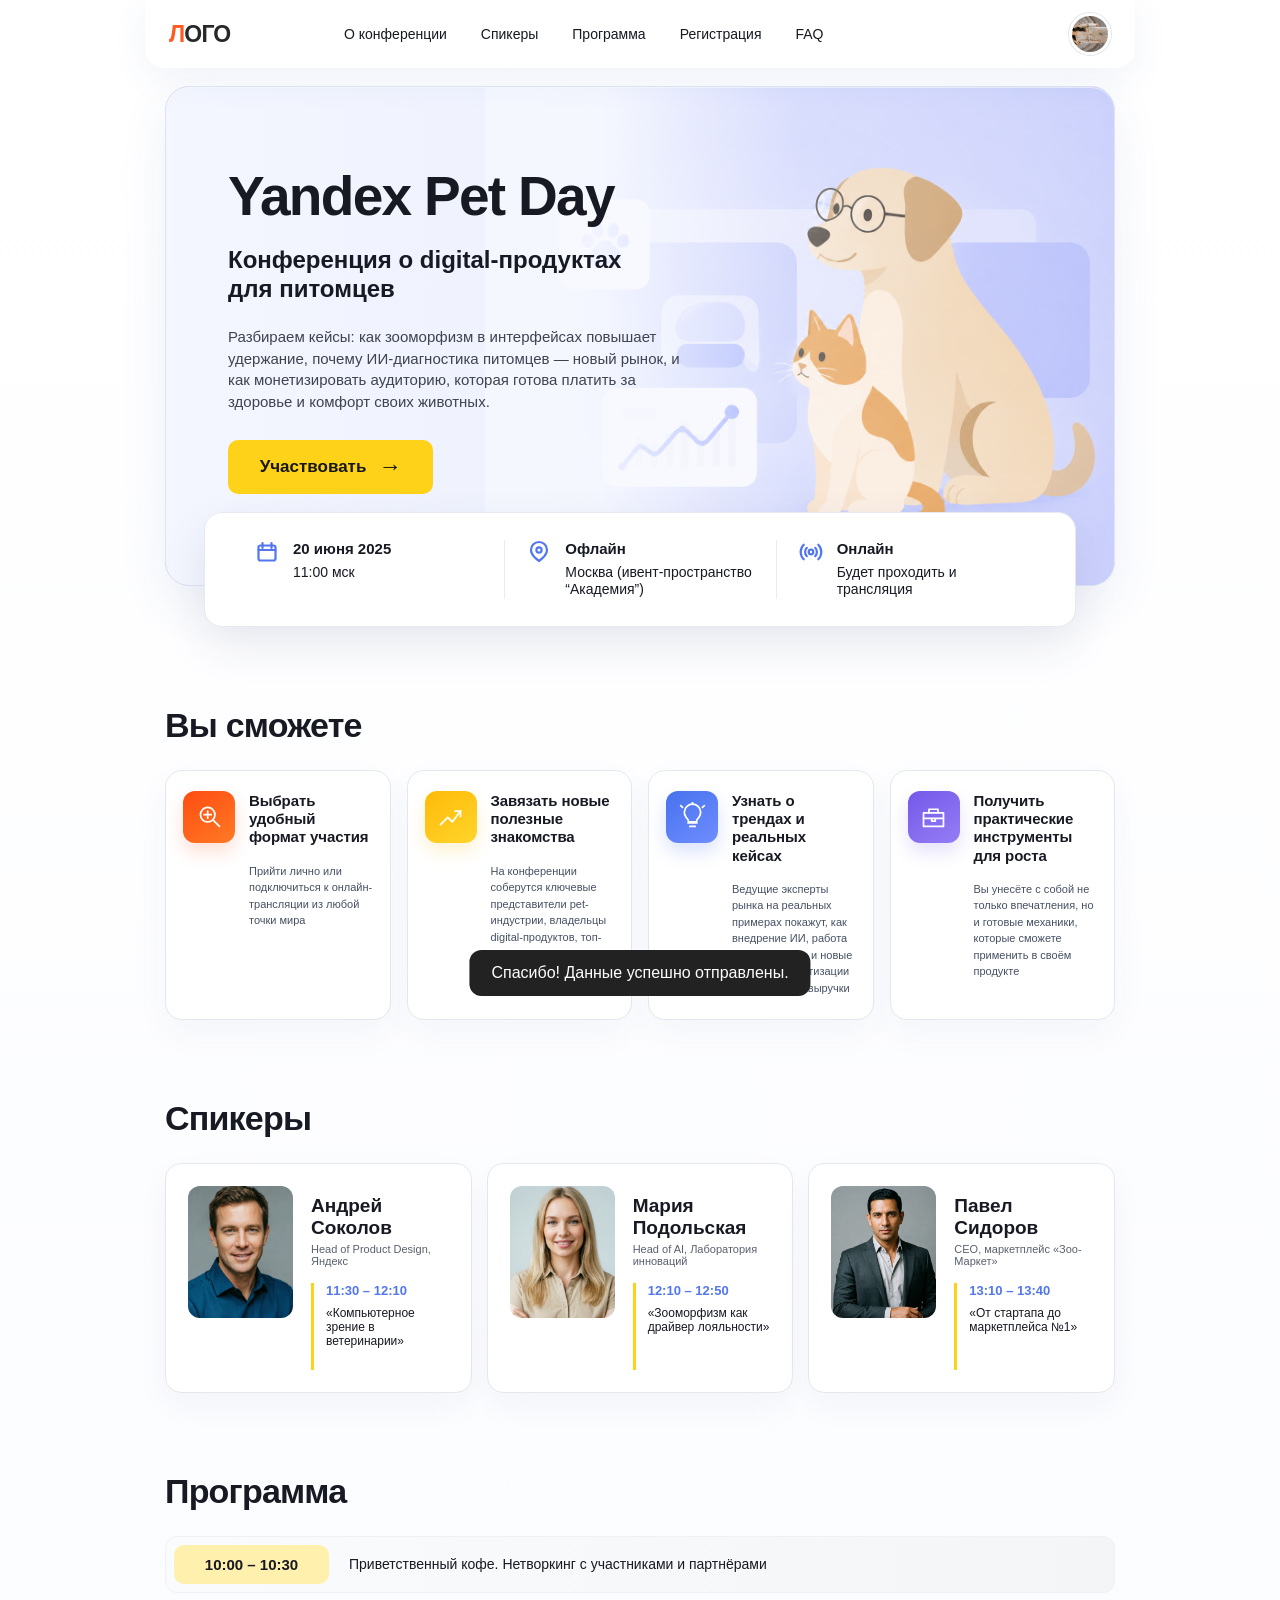
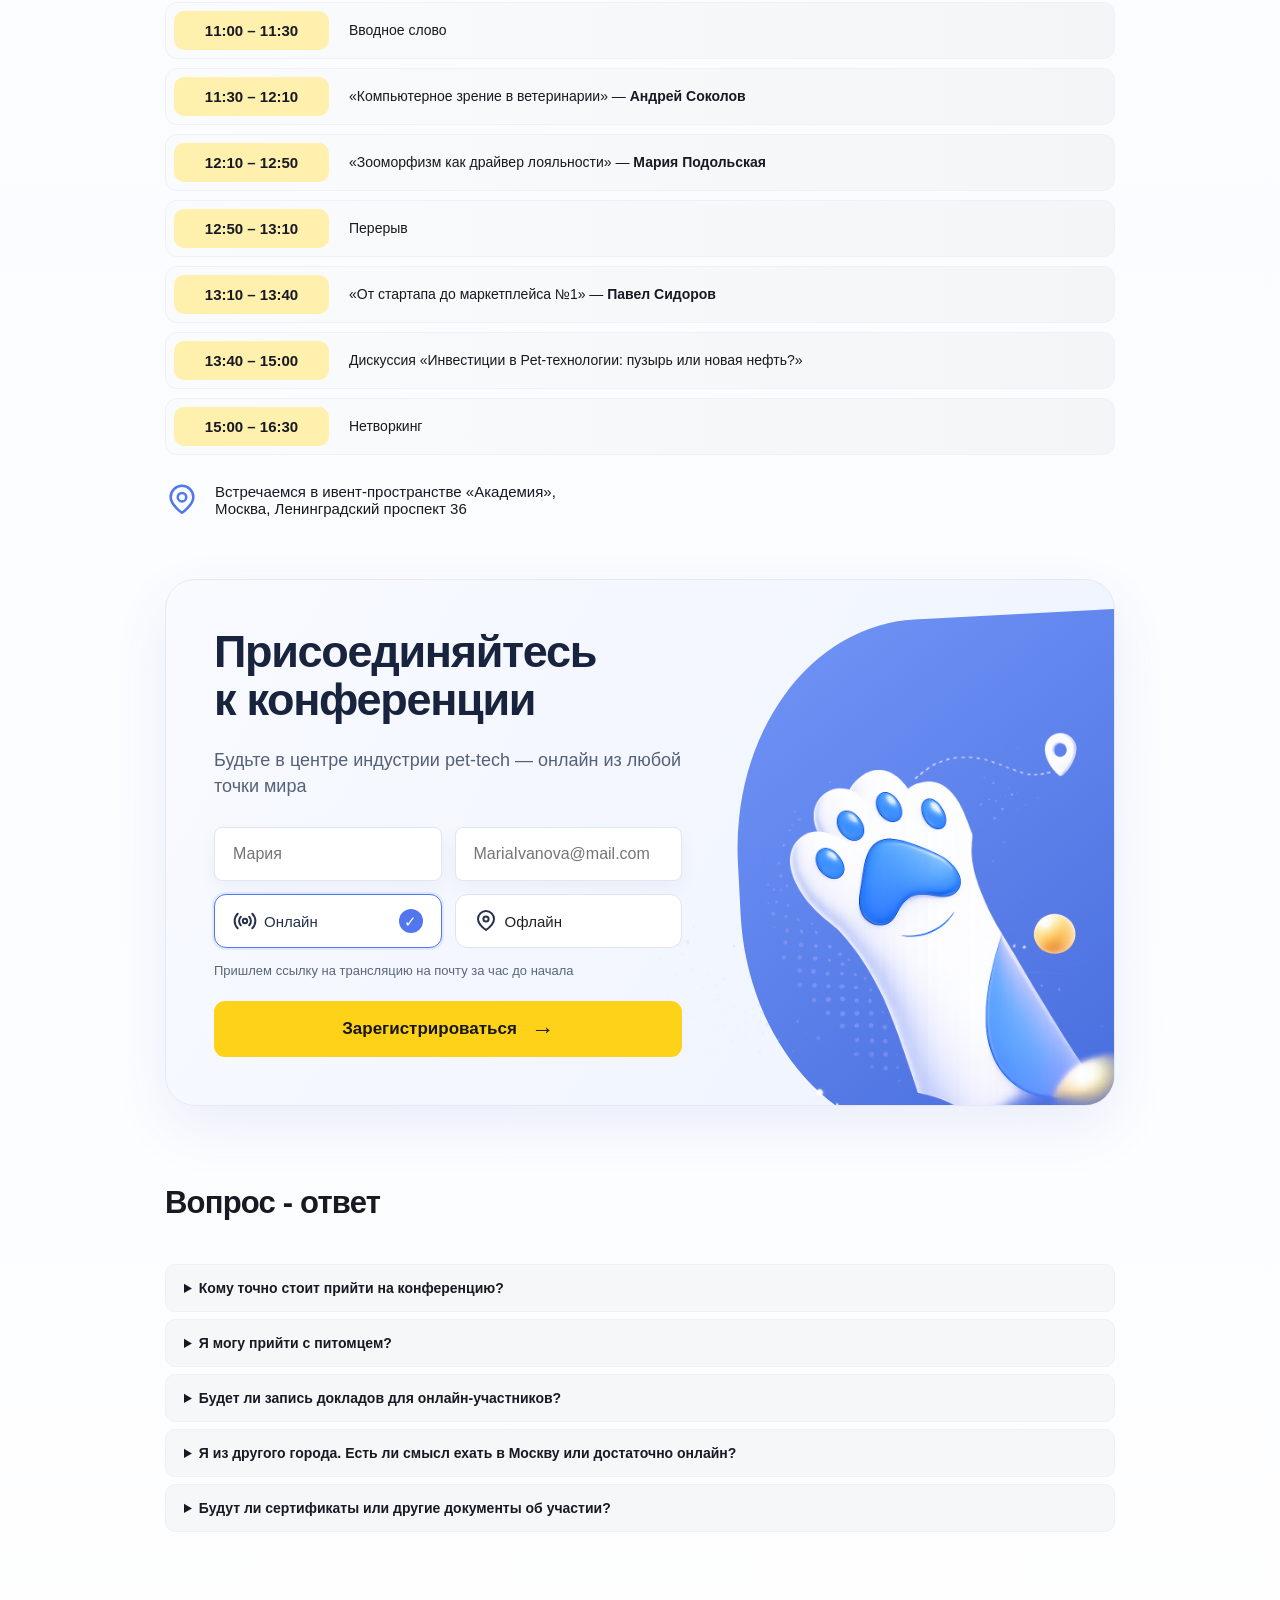
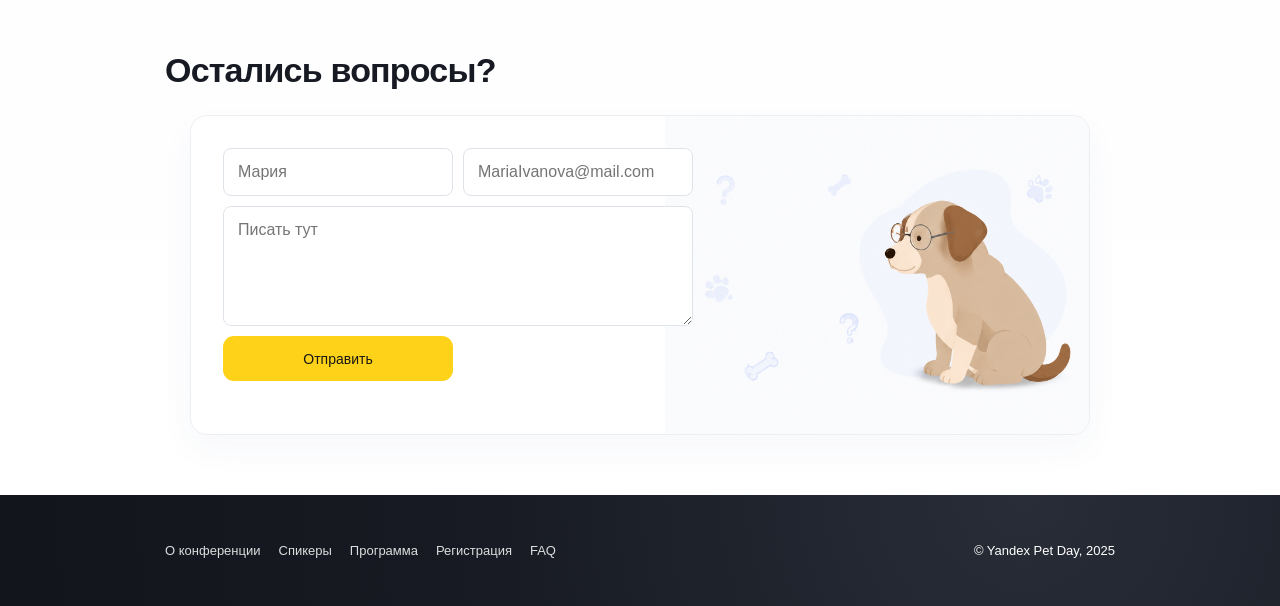
==== index.html @ 164167d5 "Add files via upload" ====
<!doctype html>
<html lang="ru">
<head>
  <meta charset="UTF-8">
  <meta name="viewport" content="width=device-width, initial-scale=1">
  <title>Yandex Pet Day</title>
  <style>
    :root{--blue:#4b96da;--yellow:#ffcf00;--ink:#202020;--grey:#dedede;--orange:#ff6632;--shadow:0 7px 20px #00000017}
    *{box-sizing:border-box}html{scroll-behavior:smooth}body{margin:0;font-family:Arial,sans-serif;color:var(--ink);background:#fff}button,input,textarea{font:inherit}
    .wrap{width:min(868px,calc(100% - 40px));margin:auto}
    .top{position:sticky;top:0;z-index:100;width:min(900px,calc(100% - 46px));height:56px;margin:auto;padding:0 17px;display:flex;align-items:center;background:#fff;border-radius:0 0 18px 18px;box-shadow:0 10px 24px #0000000b}
    .logo{min-width:152px;font-family:Georgia,"Times New Roman",serif;font-size:21px;font-style:italic;font-weight:800;letter-spacing:1.7px;color:#282828;text-decoration:none}.logo:hover{opacity:.68}.nav{display:flex;align-items:center;justify-content:center;gap:28px;font-size:14px;white-space:nowrap}.nav a{color:inherit;text-decoration:none}.nav a:hover{opacity:.65}.avatar{width:38px;height:38px;margin-left:auto;border-radius:50%;object-fit:cover}
    .hero{height:401px;min-height:0;margin-top:7px;border-radius:20px;background:var(--blue);color:white;padding:62px 57px;position:relative;overflow:hidden}.hero h1{font-size:48px;line-height:1.08;margin:0 0 20px;font-weight:700}.hero .lead{font-size:24px;line-height:1.2;margin:0 0 22px}.hero p{max-width:440px;font-size:14px;line-height:1.2;margin:0 0 27px}.btn{display:inline-flex;min-width:221px;min-height:55px;align-items:center;justify-content:center;border:0;border-radius:11px;background:var(--yellow);color:#171717;padding:12px 25px;text-decoration:none;cursor:pointer;font-size:20px;font-weight:400}.dog{position:absolute;right:31px;bottom:34px;width:342px;height:324px;background:url("assets/hero-pet-scene.png") center/contain no-repeat}
    .facts{display:grid;grid-template-columns:150px 1fr 210px;align-items:start;gap:34px;padding:38px 73px 34px}.fact{display:flex;align-items:flex-start;gap:14px;font-size:14px;line-height:1.25;white-space:nowrap}.fact strong{display:block;margin-bottom:5px}.fact-icon{width:22px;height:22px;flex:0 0 22px;fill:none;stroke:#202020;stroke-width:2.2;stroke-linecap:round;stroke-linejoin:round}.icon{font-size:25px}
    section{padding-top:34px}h2{font-size:48px;margin:35px 0 36px}.benefits{width:100%;display:grid;grid-template-columns:repeat(4,minmax(0,1fr));gap:11px}.card{display:flex;flex-direction:column;border-radius:15px;background:#ddd;overflow:hidden;min-height:322px}.art{height:142px;flex:0 0 142px;position:relative;overflow:hidden;display:flex;align-items:flex-end;justify-content:center}.art.a{background:#ff6632}.art.b{background:#ffd000}.art.c{background:#4b96da}.art.d{background:#ffd000}.art img{width:100%;height:100%;display:block;object-fit:contain;object-position:center bottom}.art.a img{width:101%;max-width:none}.art.c img{width:112%;height:112%;max-width:none;object-fit:cover;object-position:45% bottom;transform:translateY(1px)}.art.d img{width:104%;max-width:none}.card .copy{flex:1;padding:17px 13px 16px}.card h3{min-height:48px;font-size:18px;line-height:1.2;font-weight:600;margin:0 0 12px;letter-spacing:-.15px}.card p{font-size:12px;line-height:1.35;color:#333;margin:0}
    .speakers{display:grid;grid-template-columns:repeat(3,1fr);gap:24px}.speaker{scroll-margin-top:80px;background:#ddd;border-radius:22px;box-shadow:var(--shadow);padding:28px;text-align:center;position:relative;min-height:375px;transition:transform .3s,box-shadow .5s}.speaker.is-highlighted{transform:translateY(-4px);box-shadow:0 0 0 4px var(--yellow),0 12px 28px #0002}.speaker img{width:150px;height:150px;object-fit:cover;border-radius:50%;background:#b9d0d0}.speaker h3{font-size:22px;margin-bottom:4px}.speaker small{display:block;min-height:42px}.talk{margin-top:28px;text-align:left;border-left:6px solid var(--yellow);padding-left:18px}.talk time{display:block;color:var(--blue);font-weight:700;margin-bottom:18px}
    .schedule{display:grid;gap:14px}.slot{display:grid;grid-template-columns:220px 1fr;align-items:center;background:#ddd;border-radius:18px;padding:12px}.slot time{background:var(--yellow);border-radius:14px;padding:13px 20px;font-size:24px;text-align:center}.slot span{padding:0 28px}.speaker-link{color:inherit;font-weight:700;text-decoration:none;border-bottom:1px solid transparent;transition:color .2s,border-color .2s}.speaker-link:hover,.speaker-link:focus-visible{color:#257fc8;border-color:currentColor}.place{font-size:23px;margin:48px 0;display:flex;gap:16px;align-items:center}.place-icon{width:34px;height:34px;flex:0 0 34px;fill:none;stroke:#202020;stroke-width:1.8;stroke-linecap:round;stroke-linejoin:round}
    .signup{max-width:1100px;margin:auto;background:var(--blue);border-radius:25px;min-height:420px;padding:40px 80px;position:relative;overflow:hidden}.form{width:510px;display:grid;gap:8px}.form label{color:white}.form input,.form textarea{border:0;border-radius:8px;padding:13px}.format-switch{display:flex;align-items:center;gap:14px;margin-top:8px}.format-option{cursor:pointer}.format-option input{position:absolute;opacity:0;pointer-events:none}.format-pill{display:flex;align-items:center;gap:7px;padding:8px 13px;border-radius:999px;background:#fff;color:#222;font-size:16px;line-height:1;transition:background .2s,transform .2s}.format-option input:checked+.format-pill{background:#ff6632}.format-option:hover .format-pill{transform:translateY(-1px)}.format-icon{width:23px;height:23px;fill:none;stroke:currentColor;stroke-width:2.2;stroke-linecap:round;stroke-linejoin:round}.format-hint{min-height:19px;margin:0 0 14px;color:#17202a;font-size:14px;line-height:1.3}.signup-paw{position:absolute;right:-8px;bottom:-18px;width:278px;height:auto;display:block;pointer-events:none}
    .faq-bg{background:#ddd;padding:30px 0 50px}.faq{display:grid;gap:16px}.faq details{background:#fff;border-radius:14px;padding:23px 25px}.faq summary{cursor:pointer;font-weight:700}.faq p{line-height:1.5}
    .question{max-width:900px;margin:0 auto 70px;background:#ddd;border-radius:25px;padding:34px;position:relative;overflow:hidden}.question .form{width:56%;position:relative;z-index:1}.question .form label{color:#333}.question-dog{position:absolute;right:24px;bottom:0;width:300px;height:300px;object-fit:contain;object-position:center bottom;display:block;pointer-events:none}
    footer{background:var(--blue);color:white;padding:35px 0}.foot{display:flex;justify-content:space-between;gap:25px;flex-wrap:wrap}.foot a{color:white;text-decoration:none;margin-right:18px}
    .notice{position:fixed;left:50%;bottom:24px;transform:translate(-50%,120px);background:#222;color:#fff;padding:14px 22px;border-radius:12px;transition:.3s;z-index:105}.notice.show{transform:translate(-50%,0)}
    /* Крупный масштаб и интерактивность */
    body{overflow-x:hidden;font-size:16px}.wrap{width:min(944px,calc(100% - 40px))}.top{width:min(960px,calc(100% - 28px));height:62px;padding:0 20px}.logo{min-width:168px;font-size:24px}.nav{gap:31px;font-size:15px}.avatar{width:42px;height:42px}
    .hero{height:430px;margin-top:10px;padding:66px 62px;border-radius:24px}.hero h1{font-size:52px}.hero .lead{font-size:26px}.hero p{max-width:485px;font-size:16px;line-height:1.28}.hero .btn{min-width:235px}.dog{right:30px;bottom:27px;width:375px;height:355px}
    .facts{grid-template-columns:175px 1fr 225px;gap:34px;padding:42px 62px 38px}.fact{font-size:15px}.fact-icon{width:24px;height:24px;flex-basis:24px}
    h2{font-size:52px;margin:44px 0 38px}.benefits{gap:14px}.card{min-height:354px;border-radius:18px}.art{height:158px;flex-basis:158px}.card .copy{padding:19px 15px 18px}.card h3{min-height:52px;font-size:19px}.card p{font-size:13px;line-height:1.4}
    .speakers{gap:26px}.speaker{min-height:420px;padding:30px}.speaker img{width:165px;height:165px}.speaker h3{font-size:24px}.speaker small{font-size:13px}.talk{font-size:15px}.talk time{font-size:16px}
    .schedule{gap:15px}.slot{grid-template-columns:235px 1fr;min-height:76px}.slot time{font-size:25px}.slot span{font-size:15px}.place{font-size:24px}
    .signup{min-height:440px;padding:46px 72px}.form{width:540px;font-size:16px}.form input,.form textarea{padding:14px;font-size:16px}.signup-paw{width:300px}.question{padding:40px}.question-dog{width:325px;height:325px}
    .btn{transition:transform .22s,box-shadow .22s,filter .22s}.btn:hover{transform:translateY(-3px);box-shadow:0 9px 20px #0002;filter:saturate(1.08)}.btn:active{transform:translateY(0) scale(.98)}
    .card,.speaker,.slot,.faq details{transition:transform .28s ease,box-shadow .28s ease}.card:hover{transform:translateY(-8px);box-shadow:0 16px 30px #0002}.speaker:hover{transform:translateY(-7px);box-shadow:0 15px 30px #0002}.slot:hover{transform:translateX(7px);box-shadow:0 8px 18px #0001}.faq details:hover{transform:translateX(5px)}
    .reveal{opacity:0;transform:translateY(34px);transition:opacity .7s ease,transform .7s cubic-bezier(.2,.7,.2,1)}.reveal.is-visible{opacity:1;transform:none}
    @keyframes hero-in{from{opacity:0;transform:translateY(20px) scale(.985)}to{opacity:1;transform:none}}@keyframes pet-in{from{opacity:0;transform:translateX(45px) scale(.92)}to{opacity:1;transform:none}}@keyframes pet-float{0%,100%{transform:translateY(0)}50%{transform:translateY(-8px)}}@keyframes paw-wave{0%,100%{transform:rotate(0)}50%{transform:rotate(2.5deg)}}
    .hero{animation:hero-in .65s ease both}.dog{animation:none}.signup-paw{transform-origin:80% 100%;animation:paw-wave 4.5s ease-in-out infinite}
    @media(prefers-reduced-motion:reduce){html{scroll-behavior:auto}.hero,.dog,.signup-paw{animation:none}.reveal{opacity:1;transform:none}.btn,.card,.speaker,.slot,.faq details{transition:none}}
    @media(max-width:800px){.top{width:100%;border-radius:0}.nav{display:none}.hero{height:610px;padding:45px 28px}.hero h1{font-size:43px}.hero p{max-width:100%}.dog{width:330px;height:315px;right:-35px;bottom:0;opacity:.62}.facts,.benefits,.speakers{grid-template-columns:1fr}.facts{padding:30px 5px}.fact{white-space:normal}.card{min-height:auto}.slot{grid-template-columns:1fr;gap:10px}.slot span{padding:8px}.signup{padding:32px 25px}.form{width:100%}.signup-paw{right:-40px;opacity:.16}.question .form{width:100%}.question-dog{right:-48px;opacity:.14}h2{font-size:36px}}
    /* Светлая технологичная версия */
    :root{--blue:#5276ee;--blue-soft:#eef2ff;--yellow:#ffd21a;--ink:#171923;--grey:#f5f6f8}
    body{color:var(--ink);background:linear-gradient(180deg,#fff 0,#fbfcff 48%,#fff 100%);font-family:Arial,sans-serif}
    .wrap{width:min(950px,calc(100% - 44px))}
    .top{top:0;width:min(990px,calc(100% - 24px));height:68px;padding:0 24px;border-radius:0 0 20px 20px;background:#ffffffed;backdrop-filter:blur(16px);box-shadow:0 10px 36px #3453a312;animation:header-drop .65s cubic-bezier(.2,.8,.2,1) both}
    .logo{min-width:175px;font-family:Arial,sans-serif;font-style:normal;font-size:23px;font-weight:800;letter-spacing:-.8px}.logo::first-letter{color:#ff5a20}.logo:hover{opacity:1;transform:scale(1.05)}.nav{gap:34px;font-size:14px}.nav a{position:relative;padding:24px 0}.nav a::after{content:"";position:absolute;left:50%;right:50%;bottom:16px;height:2px;border-radius:2px;background:var(--blue);transition:left .25s,right .25s}.nav a:hover{opacity:1;color:var(--blue)}.nav a:hover::after{left:0;right:0}.avatar{border:3px solid #fff;box-shadow:0 0 0 1px #dfe3ec}
    .hero{height:500px;margin-top:18px;padding:80px 62px;color:var(--ink);background-image:linear-gradient(90deg,rgba(247,249,255,.98) 0%,rgba(247,249,255,.94) 46%,rgba(247,249,255,.3) 67%,rgba(247,249,255,0) 100%),url("assets/hero-pet-scene.png");background-position:center,calc(100% + 35px) center;background-size:100% 100%,auto 100%;background-repeat:no-repeat;border:1px solid #dfe4f5;border-radius:24px;box-shadow:inset 0 1px #fff8,0 18px 50px #3151a714}.hero h1{font-size:55px;letter-spacing:-1.7px}.hero .lead{font-size:24px;font-weight:600}.hero p{max-width:470px;color:#3e4350;font-size:15px;line-height:1.45}.hero .btn{min-width:205px;min-height:54px;font-size:17px;font-weight:700;border-radius:10px}.hero .btn::after{content:"→";font-size:23px;margin-left:12px}.dog{display:none}
    .facts{position:relative;z-index:3;margin-top:-74px;width:calc(100% - 78px);margin-left:auto;margin-right:auto;grid-template-columns:repeat(3,1fr);gap:0;padding:27px 28px;background:#fff;border:1px solid #e7e9ef;border-radius:18px;box-shadow:0 18px 45px #24355f19}.fact{padding:0 22px;font-size:14px;white-space:normal}.fact+.fact{border-left:1px solid #e9ebf1}.fact-icon{stroke:var(--blue)}.fact strong{font-size:15px}
    section{padding-top:54px}h2{font-size:34px;letter-spacing:-.8px;margin:25px 0 25px}
    .benefits{grid-template-columns:repeat(4,minmax(0,1fr));gap:16px}.card{min-width:0;min-height:250px;padding:20px 17px;display:grid;grid-template-columns:52px minmax(0,1fr);grid-template-rows:auto 1fr;align-items:start;column-gap:14px;border:1px solid #e3e7ef;border-radius:17px;background:#fff;box-shadow:0 14px 34px #2f41790b}.art{grid-row:1/3;position:relative;width:52px;height:52px;min-height:52px;flex-basis:auto;margin:0;display:grid;place-items:center;overflow:hidden;border-radius:12px;background:linear-gradient(145deg,#ff4c12,#ff7a24)!important;box-shadow:0 9px 18px #ff5a2730}.art.b{background:linear-gradient(145deg,#ffba09,#ffd52b)!important;box-shadow:0 9px 18px #f4bc2233}.art.c{background:linear-gradient(145deg,#4772ee,#6f8dff)!important;box-shadow:0 9px 18px #5276ee35}.art.d{background:linear-gradient(145deg,#7458ea,#957df4)!important;box-shadow:0 9px 18px #755de72e}.art::before{display:none}.benefit-icon{width:29px;height:29px;fill:none;stroke:#fff;stroke-width:1.9;stroke-linecap:round;stroke-linejoin:round}.card .copy{min-width:0;padding:1px 0 0}.card h3{min-height:0;font-size:15px;line-height:1.22;font-weight:750;letter-spacing:-.1px;margin:0 0 16px;overflow-wrap:break-word}.card h3 br{display:block}.card p{font-size:11px;line-height:1.5;color:#465064;overflow-wrap:break-word}
    .speakers{gap:15px}.speaker{min-height:230px;padding:22px;display:grid;grid-template-columns:105px 1fr;grid-template-rows:auto auto 1fr;text-align:left;column-gap:18px;background:#fff;border:1px solid #e5e7ed;border-radius:16px;box-shadow:0 12px 32px #26375e0b}.speaker img{grid-row:1/4;width:105px;height:132px;border-radius:12px}.speaker h3{font-size:19px;margin:9px 0 4px}.speaker small{min-height:0;font-size:11px;color:#59606e}.talk{margin-top:16px;padding-left:12px;border-left:3px solid var(--yellow);font-size:12px}.talk time{font-size:13px;margin-bottom:8px}
    .schedule{gap:9px}.slot{min-height:57px;grid-template-columns:155px 1fr;padding:8px;background:linear-gradient(90deg,#fafbfc,#f4f5f7);border:1px solid #f0f1f4;border-radius:12px}.slot time{padding:11px 12px;background:#fff0ad;border-radius:10px;font-size:15px;font-weight:700}.slot span{padding:0 20px;font-size:14px}.slot:hover{background:#eef2ff}.place{margin:28px 0 4px;font-size:15px}.place-icon{stroke:var(--blue)}
    #register{padding-top:58px}.signup{min-height:520px;padding:48px 48px;display:grid;grid-template-columns:minmax(0,1.15fr) minmax(310px,.85fr);grid-template-rows:auto auto 1fr;align-items:start;column-gap:38px;overflow:hidden;border:1px solid #e4e9f5;border-radius:30px;background:linear-gradient(120deg,#f8faff,#eef3ff);box-shadow:0 22px 55px #304fc917}.signup::after{content:"";position:absolute;z-index:0;right:-45px;top:38px;width:420px;height:520px;border-radius:45% 0 0 45%;background:linear-gradient(145deg,#7195f7,#456bdc);transform:rotate(-3deg)}.signup>h2{grid-column:1;grid-row:1;margin:0;color:#18233e;font-size:45px;line-height:1.08;letter-spacing:-1.3px}.signup-copy{grid-column:1;grid-row:2;margin:22px 0 28px;color:#566078;font-size:18px;line-height:1.45}.signup .form{grid-column:1;grid-row:3;position:relative;z-index:2;width:100%;display:grid;grid-template-columns:1fr 1fr;gap:13px}.signup .form>label{display:none}.signup .form>input{min-width:0;width:100%;height:54px;padding-left:18px;background:#fff;border:1px solid #e1e5ee;box-shadow:0 8px 18px #24345a0b}.format-switch{grid-column:1/3;display:grid;grid-template-columns:1fr 1fr;gap:13px;margin:0}.format-pill{height:54px;justify-content:flex-start;padding:8px 18px;border:1px solid #dfe3ec;border-radius:12px;background:#fff;font-size:15px}.format-pill .format-icon{display:none}.format-option:first-child .format-pill::before,.format-option:last-child .format-pill::before{content:"";width:24px;height:24px;flex:0 0 24px;background:center/24px 24px no-repeat}.format-option:first-child .format-pill::before{background-image:url("data:image/svg+xml,%3Csvg xmlns='http://www.w3.org/2000/svg' viewBox='0 0 24 24' fill='none' stroke='%2325314b' stroke-width='2' stroke-linecap='round'%3E%3Ccircle cx='12' cy='12' r='2.2'/%3E%3Cpath d='M7.8 16.2a6 6 0 0 1 0-8.4M16.2 7.8a6 6 0 0 1 0 8.4M4.7 19.3a10.3 10.3 0 0 1 0-14.6M19.3 4.7a10.3 10.3 0 0 1 0 14.6'/%3E%3C/svg%3E")}.format-option:last-child .format-pill::before{background-image:url("data:image/svg+xml,%3Csvg xmlns='http://www.w3.org/2000/svg' viewBox='0 0 24 24' fill='none' stroke='%2325314b' stroke-width='2' stroke-linecap='round' stroke-linejoin='round'%3E%3Cpath d='M20 10c0 5.3-8 11-8 11S4 15.3 4 10a8 8 0 1 1 16 0Z'/%3E%3Ccircle cx='12' cy='10' r='2.6'/%3E%3C/svg%3E")}.format-option input:checked+.format-pill{background:#fff;color:#25314b;border-color:#5276ee;box-shadow:0 0 0 2px #5276ee20}.format-option input:checked+.format-pill::after{content:"✓";margin-left:auto;width:24px;height:24px;display:grid;place-items:center;border-radius:50%;background:#5276ee;color:#fff}.format-hint{grid-column:1/3;margin:2px 0 7px;min-height:18px;color:#5c6579;font-size:13px}.signup .btn{grid-column:1/3;min-width:0;width:100%;min-height:56px;font-size:17px;font-weight:700}.signup .btn::after{content:"→";margin-left:14px;font-size:23px}.signup-paw{position:absolute!important;z-index:1;right:-30px!important;bottom:-25px!important;width:680px!important;max-width:none!important;height:auto;animation:none;filter:none;pointer-events:none}
    #faq h2{font-size:31px}.faq-bg{padding:18px 0 40px;background:transparent}.faq{gap:7px}.faq details{padding:15px 18px;background:#f6f7f9;border:1px solid #f0f1f4;border-radius:10px}.faq summary{font-size:14px}.faq p{font-size:13px}
    .question{min-height:320px;margin-bottom:60px;padding:32px 420px 32px 32px;background:#fff;border:1px solid #eceef2;border-radius:17px;box-shadow:0 14px 35px #2f41790a}.question .form{width:100%;grid-template-columns:1fr 1fr;gap:10px}.question .form label{display:none}.question .form input,.question .form textarea{background:#fff;border:1px solid #dfe3ea}.question .form textarea{grid-column:1/3}.question .form .btn{min-width:150px;min-height:45px;font-size:14px}.question-dog{right:0;bottom:0;width:430px;height:100%;object-fit:contain;object-position:right center;filter:none}
    footer{padding:48px 0;background:radial-gradient(circle at 80% 0,#292d38,#171a22 55%,#12151c);color:#fff}.foot{align-items:center;font-size:13px}.foot a{opacity:.85}.foot a:hover{opacity:1;color:#ffd21a}
    @keyframes header-drop{from{opacity:0;transform:translateY(-24px)}to{opacity:1;transform:none}}
    @media(max-width:800px){.wrap{width:min(650px,calc(100% - 28px))}.top{width:100%;height:60px;border-radius:0}.logo{min-width:0}.avatar{margin-left:auto}.hero{height:650px;padding:52px 27px}.hero h1{font-size:42px}.hero .lead{font-size:21px}.dog{right:-24px;bottom:48px;width:340px;height:320px;opacity:.8}.facts{width:calc(100% - 20px);margin-top:-45px;grid-template-columns:1fr;padding:20px}.fact{padding:12px 4px}.fact+.fact{border-left:0;border-top:1px solid #e9ebf1}.benefits{grid-template-columns:1fr 1fr}.speakers{grid-template-columns:1fr}.slot{grid-template-columns:1fr}.slot span{padding:10px}.signup{min-height:650px;padding:34px 25px;grid-template-columns:1fr}.signup::after{right:-160px;top:270px;opacity:.65}.signup>h2{font-size:36px}.signup-copy{font-size:16px}.signup .form{grid-column:1;grid-row:3;grid-template-columns:1fr}.signup .form>*{grid-column:1!important}.signup-paw{right:-120px!important;bottom:-100px!important;width:420px!important;opacity:.18}.question{padding:26px;min-height:480px}.question-dog{right:-55px;width:320px;opacity:.12}.card{min-height:205px}.art{width:55px;height:55px;min-height:55px}.card h3{font-size:16px}}
    @media(max-width:520px){.benefits{grid-template-columns:1fr}.card{min-height:170px}}
  </style>
</head>
<body id="top">
  <header class="top"><a class="logo" href="#top" aria-label="Наверх">ЛОГО</a><nav class="nav"><a href="#about">О конференции</a><a href="#speakers">Спикеры</a><a href="#program">Программа</a><a href="#register">Регистрация</a><a href="#faq">FAQ</a></nav><img class="avatar" src="assets/speaker-1.png" alt=""></header>
  <main>
    <div class="wrap">
      <section class="hero" id="about"><h1>Yandex Pet Day</h1><div class="lead">Конференция о digital-продуктах<br>для питомцев</div><p>Разбираем кейсы: как зооморфизм в интерфейсах повышает удержание, почему ИИ-диагностика питомцев — новый рынок, и как монетизировать аудиторию, которая готова платить за здоровье и комфорт своих животных.</p><a class="btn" href="#register">Участвовать</a><div class="dog"></div></section>
      <div class="facts">
        <div class="fact">
          <svg class="fact-icon" viewBox="0 0 24 24" aria-hidden="true"><rect x="3.5" y="5.5" width="17" height="15" rx="2"/><path d="M7.5 3v5M16.5 3v5M3.5 10h17"/></svg>
          <div><strong>20 июня 2025</strong>11:00 мск</div>
        </div>
        <div class="fact">
          <svg class="fact-icon" viewBox="0 0 24 24" aria-hidden="true"><path d="M20 10c0 5.3-8 11-8 11S4 15.3 4 10a8 8 0 1 1 16 0Z"/><circle cx="12" cy="10" r="2.6"/></svg>
          <div><strong>Офлайн</strong>Москва (ивент-пространство “Академия”)</div>
        </div>
        <div class="fact">
          <svg class="fact-icon" viewBox="0 0 24 24" aria-hidden="true"><circle cx="12" cy="12" r="2.3"/><path d="M7.8 16.2a6 6 0 0 1 0-8.4M16.2 7.8a6 6 0 0 1 0 8.4M4.7 19.3a10.3 10.3 0 0 1 0-14.6M19.3 4.7a10.3 10.3 0 0 1 0 14.6"/></svg>
          <div><strong>Онлайн</strong>Будет проходить и трансляция</div>
        </div>
      </div>
      <section><h2>Вы сможете</h2><div class="benefits">
        <article class="card"><div class="art a"><svg class="benefit-icon" viewBox="0 0 32 32" aria-hidden="true"><circle cx="14" cy="14" r="8"/><path d="m20 20 7 7M10 14h8M14 10v8"/></svg></div><div class="copy"><h3>Выбрать удобный<br>формат участия</h3><p>Прийти лично или подключиться к онлайн-трансляции из любой точки мира</p></div></article>
        <article class="card"><div class="art b"><svg class="benefit-icon" viewBox="0 0 32 32" aria-hidden="true"><path d="M5 25 13 17l5 5 9-12"/><path d="M21 10h6v6"/></svg></div><div class="copy"><h3>Завязать новые<br>полезные знакомства</h3><p>На конференции соберутся ключевые представители pet-индустрии, владельцы digital-продуктов, топ-менеджеры технологических компаний и инвесторы</p></div></article>
        <article class="card"><div class="art c"><svg class="benefit-icon" viewBox="0 0 32 32" aria-hidden="true"><path d="M11 23h10M13 27h6"/><path d="M9 17a9 9 0 1 1 14 0c-2 1.7-2.7 3.1-2.7 5h-8.6c0-1.9-.7-3.3-2.7-5Z"/><path d="M16 2V0M5 6 3 4M27 6l2-2"/></svg></div><div class="copy"><h3>Узнать о трендах и реальных кейсах</h3><p>Ведущие эксперты рынка на реальных примерах покажут, как внедрение ИИ, работа с лояльностью и новые форматы монетизации приносят рост выручки</p></div></article>
        <article class="card"><div class="art d"><svg class="benefit-icon" viewBox="0 0 32 32" aria-hidden="true"><path d="M5 12h22v15H5z"/><path d="M11 12V8h10v4M5 18h22M14 18v3h4v-3"/></svg></div><div class="copy"><h3>Получить практические<br>инструменты для роста</h3><p>Вы унесёте с собой не только впечатления, но и готовые механики, которые сможете применить в своём продукте</p></div></article>
      </div></section>
      <section id="speakers"><h2>Спикеры</h2><div class="speakers">
        <article class="speaker" id="speaker-andrey"><img src="assets/speaker-2.png" alt="Андрей Соколов"><h3>Андрей Соколов</h3><small>Head of Product Design, Яндекс</small><div class="talk"><time>11:30 – 12:10</time>«Компьютерное зрение в ветеринарии»</div></article>
        <article class="speaker" id="speaker-maria"><img src="assets/avatar.png" alt="Мария Подольская"><h3>Мария Подольская</h3><small>Head of AI, Лаборатория инноваций</small><div class="talk"><time>12:10 – 12:50</time>«Зооморфизм как драйвер лояльности»</div></article>
        <article class="speaker" id="speaker-pavel"><img src="assets/speaker-3.png" alt="Павел Сидоров"><h3>Павел Сидоров</h3><small>CEO, маркетплейс «Зоо-Маркет»</small><div class="talk"><time>13:10 – 13:40</time>«От стартапа до маркетплейса №1»</div></article>
      </div></section>
      <section id="program"><h2>Программа</h2><div class="schedule">
        <div class="slot"><time>10:00 – 10:30</time><span>Приветственный кофе. Нетворкинг с участниками и партнёрами</span></div>
        <div class="slot"><time>11:00 – 11:30</time><span>Вводное слово</span></div>
        <div class="slot"><time>11:30 – 12:10</time><span>«Компьютерное зрение в ветеринарии» — <a class="speaker-link" href="#speaker-andrey">Андрей Соколов</a></span></div>
        <div class="slot"><time>12:10 – 12:50</time><span>«Зооморфизм как драйвер лояльности» — <a class="speaker-link" href="#speaker-maria">Мария Подольская</a></span></div>
        <div class="slot"><time>12:50 – 13:10</time><span>Перерыв</span></div>
        <div class="slot"><time>13:10 – 13:40</time><span>«От стартапа до маркетплейса №1» — <a class="speaker-link" href="#speaker-pavel">Павел Сидоров</a></span></div>
        <div class="slot"><time>13:40 – 15:00</time><span>Дискуссия «Инвестиции в Pet-технологии: пузырь или новая нефть?»</span></div>
        <div class="slot"><time>15:00 – 16:30</time><span>Нетворкинг</span></div>
      </div><div class="place"><svg class="place-icon" viewBox="0 0 24 24" aria-hidden="true"><path d="M20 10c0 5.3-8 11-8 11S4 15.3 4 10a8 8 0 1 1 16 0Z"/><circle cx="12" cy="10" r="3"/></svg><div>Встречаемся в ивент-пространстве «Академия»,<br>Москва, Ленинградский проспект 36</div></div></section>
      <section id="register"><div class="signup"><h2>Присоединяйтесь<br>к конференции</h2><p class="signup-copy">Будьте в центре индустрии pet-tech — онлайн из любой точки мира</p><form class="form js-form"><label>Имя</label><input required placeholder="Мария"><label>Почта</label><input required type="email" placeholder="MariaIvanova@mail.com"><div class="format-switch"><label class="format-option"><input type="radio" name="format" value="online" checked><span class="format-pill"><svg class="format-icon" viewBox="0 0 24 24"><path d="M20 10c0 5.3-8 11-8 11S4 15.3 4 10a8 8 0 1 1 16 0Z"/><circle cx="12" cy="10" r="2.6"/></svg>Онлайн</span></label><label class="format-option"><input type="radio" name="format" value="offline"><span class="format-pill"><svg class="format-icon" viewBox="0 0 24 24"><circle cx="12" cy="12" r="2.2"/><path d="M7.8 16.2a6 6 0 0 1 0-8.4M16.2 7.8a6 6 0 0 1 0 8.4M4.7 19.3a10.3 10.3 0 0 1 0 14.6M19.3 4.7a10.3 10.3 0 0 1 0 14.6"/></svg>Офлайн</span></label></div><p class="format-hint" aria-live="polite">Пришлем ссылку на трансляцию на почту за час до начала</p><button class="btn">Зарегистрироваться</button></form><img class="signup-paw" src="assets/signup-paw-3d.png" alt=""></div></section>
      <section id="faq"><h2>Вопрос - ответ</h2></section>
    </div>
    <div class="faq-bg"><div class="wrap faq">
      <details><summary>Кому точно стоит прийти на конференцию?</summary><p>Владельцам и создателям digital-продуктов, специалистам pet-индустрии, маркетологам и инвесторам.</p></details>
      <details><summary>Я могу прийти с питомцем?</summary><p>Да, площадка дружелюбна к питомцам. Просим взять поводок и всё необходимое для их комфорта.</p></details>
      <details><summary>Будет ли запись докладов для онлайн-участников?</summary><p>Да, запись будет доступна зарегистрированным участникам.</p></details>
      <details><summary>Я из другого города. Есть ли смысл ехать в Москву или достаточно онлайн?</summary><p>Оба формата дают доступ к докладам; офлайн добавляет живое общение и нетворкинг.</p></details>
      <details><summary>Будут ли сертификаты или другие документы об участии?</summary><p>После конференции участники получат электронный сертификат.</p></details>
    </div></div>
    <div class="wrap"><section><h2>Остались вопросы?</h2><div class="question"><form class="form js-form"><label>Имя</label><input required placeholder="Мария"><label>Почта</label><input required type="email" placeholder="MariaIvanova@mail.com"><label>Опишите свой вопрос</label><textarea required rows="5" placeholder="Писать тут"></textarea><button class="btn">Отправить</button></form><img class="question-dog" src="assets/question-dog-scene.png" alt=""></div></section></div>
  </main>
  <footer><div class="wrap foot"><div><a href="#about">О конференции</a><a href="#speakers">Спикеры</a><a href="#program">Программа</a><a href="#register">Регистрация</a><a href="#faq">FAQ</a></div><div>© Yandex Pet Day, 2025</div></div></footer>
  <div class="notice">Спасибо! Данные успешно отправлены.</div>
  <script>
    const notice=document.querySelector('.notice');
    const formatHint=document.querySelector('.format-hint');
    const revealItems=document.querySelectorAll('main section:not(.hero),.facts,.faq-bg,footer');
    revealItems.forEach(item=>item.classList.add('reveal'));
    if('IntersectionObserver' in window){
      const revealObserver=new IntersectionObserver(entries=>{
        entries.forEach(entry=>{
          if(entry.isIntersecting){
            entry.target.classList.add('is-visible');
            revealObserver.unobserve(entry.target);
          }
        });
      },{threshold:.08,rootMargin:'0px 0px -45px'});
      revealItems.forEach(item=>revealObserver.observe(item));
    }else{
      revealItems.forEach(item=>item.classList.add('is-visible'));
    }
    document.querySelectorAll('.speaker-link').forEach(link=>link.addEventListener('click',()=>{
      const card=document.querySelector(link.getAttribute('href'));
      document.querySelectorAll('.speaker.is-highlighted').forEach(item=>item.classList.remove('is-highlighted'));
      if(card){
        card.classList.add('is-highlighted');
        setTimeout(()=>card.classList.remove('is-highlighted'),2000);
      }
    }));
    document.querySelectorAll('input[name="format"]').forEach(input=>input.addEventListener('change',()=>{
      formatHint.textContent=input.value==='online'
        ? 'Пришлем ссылку на трансляцию на почту за час до начала'
        : 'Количество мест ограничено';
    }));
    document.querySelectorAll('.js-form').forEach(form=>form.addEventListener('submit',e=>{e.preventDefault();notice.classList.add('show');form.reset();if(formatHint)formatHint.textContent='Пришлем ссылку на трансляцию на почту за час до начала';setTimeout(()=>notice.classList.remove('show'),3000)}));
  </script>
</body>
</html>
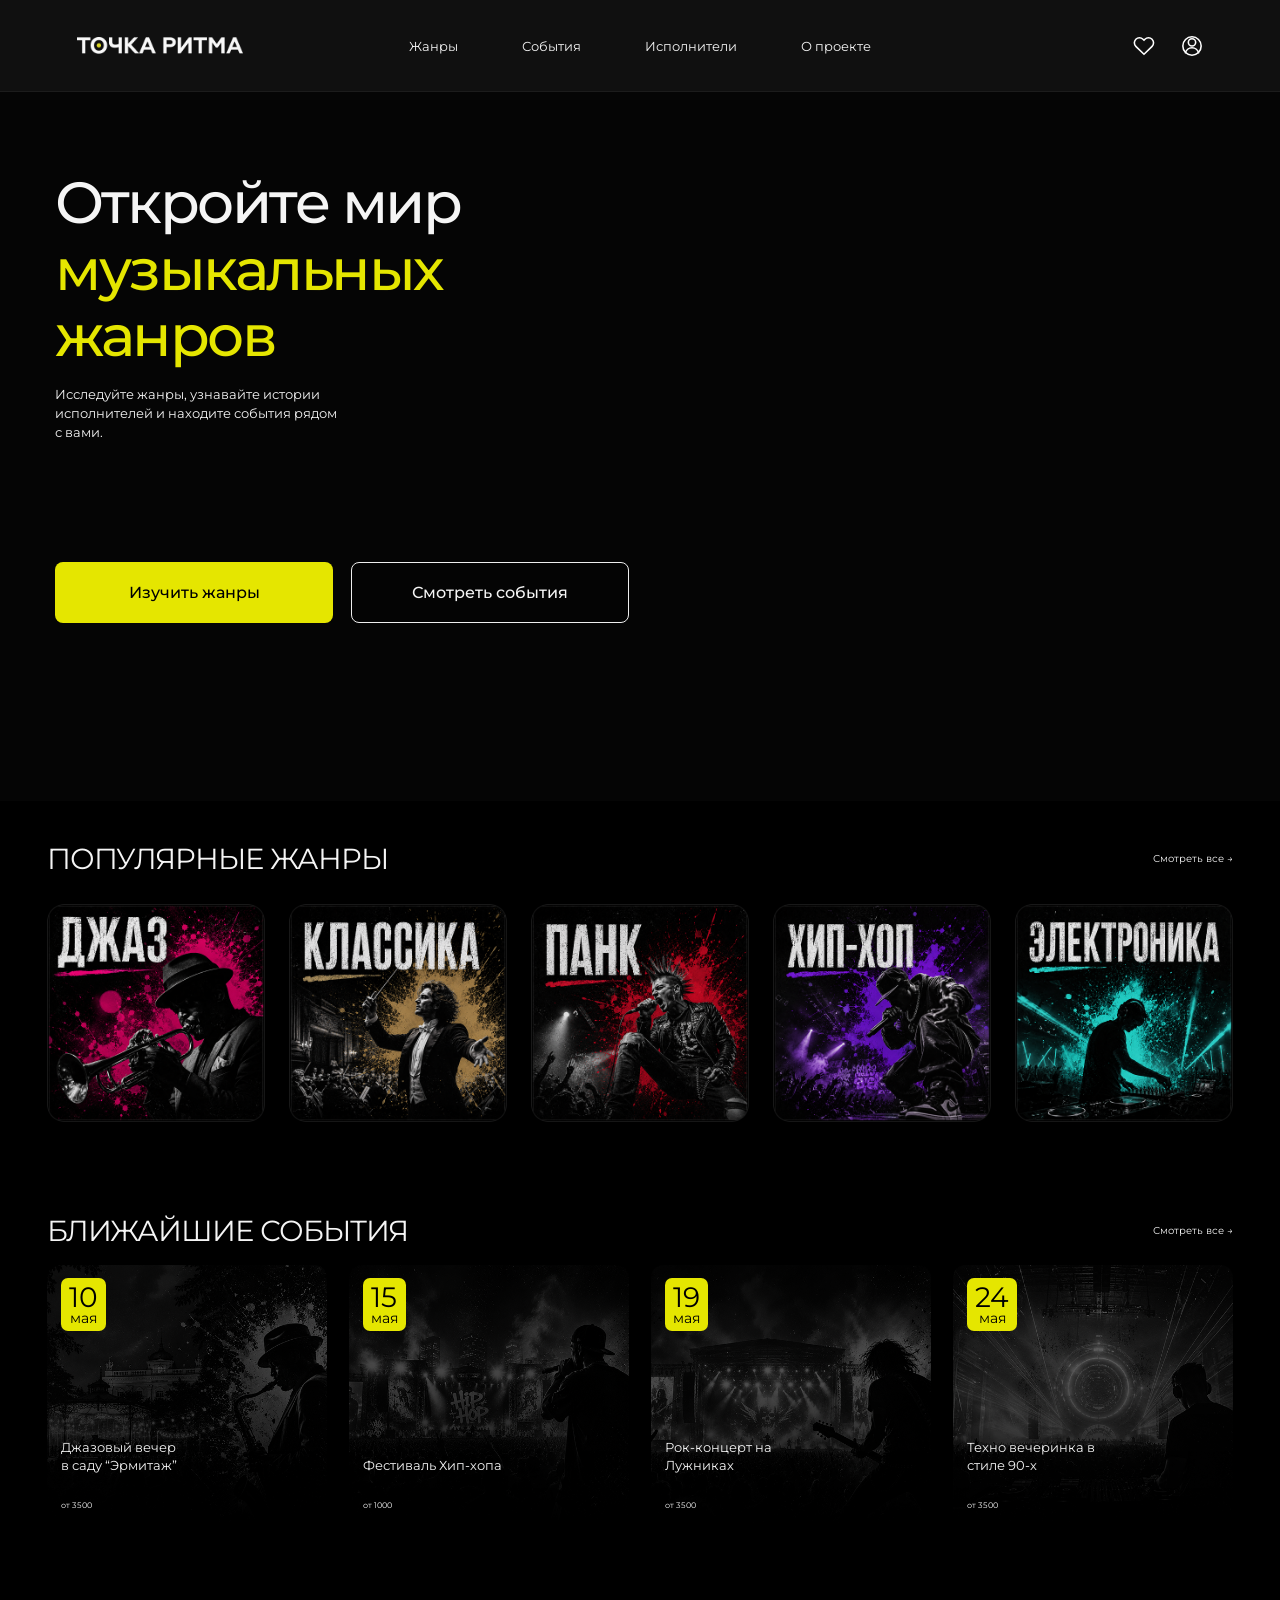
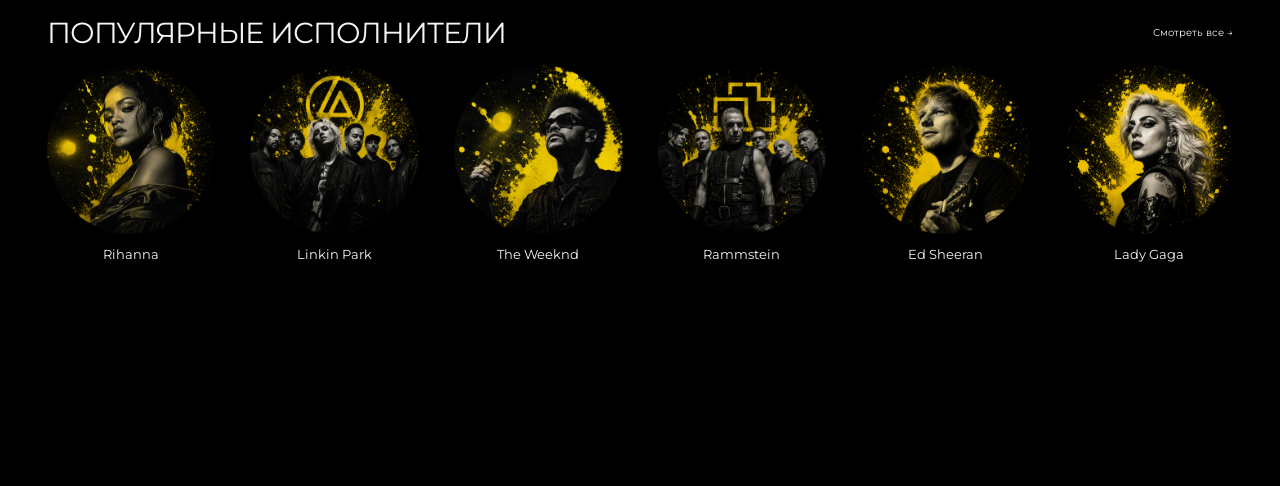
==== commit 0ea8b35b: "Add files via upload" ====
--- a/index.html
+++ b/index.html
@@ -2,146 +2,173 @@
 <html lang="ru">
 <head>
   <meta charset="UTF-8">
-  <meta name="viewport" content="width=device-width, initial-scale=1">
-  <title>Yandex Pet Day</title>
-  <style>
-    :root{--blue:#4b96da;--yellow:#ffcf00;--ink:#202020;--grey:#dedede;--orange:#ff6632;--shadow:0 7px 20px #00000017}
-    *{box-sizing:border-box}html{scroll-behavior:smooth}body{margin:0;font-family:Arial,sans-serif;color:var(--ink);background:#fff}button,input,textarea{font:inherit}
-    .wrap{width:min(868px,calc(100% - 40px));margin:auto}
-    .top{position:sticky;top:0;z-index:100;width:min(900px,calc(100% - 46px));height:56px;margin:auto;padding:0 17px;display:flex;align-items:center;background:#fff;border-radius:0 0 18px 18px;box-shadow:0 10px 24px #0000000b}
-    .logo{min-width:152px;font-family:Georgia,"Times New Roman",serif;font-size:21px;font-style:italic;font-weight:800;letter-spacing:1.7px;color:#282828;text-decoration:none}.logo:hover{opacity:.68}.nav{display:flex;align-items:center;justify-content:center;gap:28px;font-size:14px;white-space:nowrap}.nav a{color:inherit;text-decoration:none}.nav a:hover{opacity:.65}.avatar{width:38px;height:38px;margin-left:auto;border-radius:50%;object-fit:cover}
-    .hero{height:401px;min-height:0;margin-top:7px;border-radius:20px;background:var(--blue);color:white;padding:62px 57px;position:relative;overflow:hidden}.hero h1{font-size:48px;line-height:1.08;margin:0 0 20px;font-weight:700}.hero .lead{font-size:24px;line-height:1.2;margin:0 0 22px}.hero p{max-width:440px;font-size:14px;line-height:1.2;margin:0 0 27px}.btn{display:inline-flex;min-width:221px;min-height:55px;align-items:center;justify-content:center;border:0;border-radius:11px;background:var(--yellow);color:#171717;padding:12px 25px;text-decoration:none;cursor:pointer;font-size:20px;font-weight:400}.dog{position:absolute;right:31px;bottom:34px;width:342px;height:324px;background:url("assets/hero-pet-scene.png") center/contain no-repeat}
-    .facts{display:grid;grid-template-columns:150px 1fr 210px;align-items:start;gap:34px;padding:38px 73px 34px}.fact{display:flex;align-items:flex-start;gap:14px;font-size:14px;line-height:1.25;white-space:nowrap}.fact strong{display:block;margin-bottom:5px}.fact-icon{width:22px;height:22px;flex:0 0 22px;fill:none;stroke:#202020;stroke-width:2.2;stroke-linecap:round;stroke-linejoin:round}.icon{font-size:25px}
-    section{padding-top:34px}h2{font-size:48px;margin:35px 0 36px}.benefits{width:100%;display:grid;grid-template-columns:repeat(4,minmax(0,1fr));gap:11px}.card{display:flex;flex-direction:column;border-radius:15px;background:#ddd;overflow:hidden;min-height:322px}.art{height:142px;flex:0 0 142px;position:relative;overflow:hidden;display:flex;align-items:flex-end;justify-content:center}.art.a{background:#ff6632}.art.b{background:#ffd000}.art.c{background:#4b96da}.art.d{background:#ffd000}.art img{width:100%;height:100%;display:block;object-fit:contain;object-position:center bottom}.art.a img{width:101%;max-width:none}.art.c img{width:112%;height:112%;max-width:none;object-fit:cover;object-position:45% bottom;transform:translateY(1px)}.art.d img{width:104%;max-width:none}.card .copy{flex:1;padding:17px 13px 16px}.card h3{min-height:48px;font-size:18px;line-height:1.2;font-weight:600;margin:0 0 12px;letter-spacing:-.15px}.card p{font-size:12px;line-height:1.35;color:#333;margin:0}
-    .speakers{display:grid;grid-template-columns:repeat(3,1fr);gap:24px}.speaker{scroll-margin-top:80px;background:#ddd;border-radius:22px;box-shadow:var(--shadow);padding:28px;text-align:center;position:relative;min-height:375px;transition:transform .3s,box-shadow .5s}.speaker.is-highlighted{transform:translateY(-4px);box-shadow:0 0 0 4px var(--yellow),0 12px 28px #0002}.speaker img{width:150px;height:150px;object-fit:cover;border-radius:50%;background:#b9d0d0}.speaker h3{font-size:22px;margin-bottom:4px}.speaker small{display:block;min-height:42px}.talk{margin-top:28px;text-align:left;border-left:6px solid var(--yellow);padding-left:18px}.talk time{display:block;color:var(--blue);font-weight:700;margin-bottom:18px}
-    .schedule{display:grid;gap:14px}.slot{display:grid;grid-template-columns:220px 1fr;align-items:center;background:#ddd;border-radius:18px;padding:12px}.slot time{background:var(--yellow);border-radius:14px;padding:13px 20px;font-size:24px;text-align:center}.slot span{padding:0 28px}.speaker-link{color:inherit;font-weight:700;text-decoration:none;border-bottom:1px solid transparent;transition:color .2s,border-color .2s}.speaker-link:hover,.speaker-link:focus-visible{color:#257fc8;border-color:currentColor}.place{font-size:23px;margin:48px 0;display:flex;gap:16px;align-items:center}.place-icon{width:34px;height:34px;flex:0 0 34px;fill:none;stroke:#202020;stroke-width:1.8;stroke-linecap:round;stroke-linejoin:round}
-    .signup{max-width:1100px;margin:auto;background:var(--blue);border-radius:25px;min-height:420px;padding:40px 80px;position:relative;overflow:hidden}.form{width:510px;display:grid;gap:8px}.form label{color:white}.form input,.form textarea{border:0;border-radius:8px;padding:13px}.format-switch{display:flex;align-items:center;gap:14px;margin-top:8px}.format-option{cursor:pointer}.format-option input{position:absolute;opacity:0;pointer-events:none}.format-pill{display:flex;align-items:center;gap:7px;padding:8px 13px;border-radius:999px;background:#fff;color:#222;font-size:16px;line-height:1;transition:background .2s,transform .2s}.format-option input:checked+.format-pill{background:#ff6632}.format-option:hover .format-pill{transform:translateY(-1px)}.format-icon{width:23px;height:23px;fill:none;stroke:currentColor;stroke-width:2.2;stroke-linecap:round;stroke-linejoin:round}.format-hint{min-height:19px;margin:0 0 14px;color:#17202a;font-size:14px;line-height:1.3}.signup-paw{position:absolute;right:-8px;bottom:-18px;width:278px;height:auto;display:block;pointer-events:none}
-    .faq-bg{background:#ddd;padding:30px 0 50px}.faq{display:grid;gap:16px}.faq details{background:#fff;border-radius:14px;padding:23px 25px}.faq summary{cursor:pointer;font-weight:700}.faq p{line-height:1.5}
-    .question{max-width:900px;margin:0 auto 70px;background:#ddd;border-radius:25px;padding:34px;position:relative;overflow:hidden}.question .form{width:56%;position:relative;z-index:1}.question .form label{color:#333}.question-dog{position:absolute;right:24px;bottom:0;width:300px;height:300px;object-fit:contain;object-position:center bottom;display:block;pointer-events:none}
-    footer{background:var(--blue);color:white;padding:35px 0}.foot{display:flex;justify-content:space-between;gap:25px;flex-wrap:wrap}.foot a{color:white;text-decoration:none;margin-right:18px}
-    .notice{position:fixed;left:50%;bottom:24px;transform:translate(-50%,120px);background:#222;color:#fff;padding:14px 22px;border-radius:12px;transition:.3s;z-index:105}.notice.show{transform:translate(-50%,0)}
-    /* Крупный масштаб и интерактивность */
-    body{overflow-x:hidden;font-size:16px}.wrap{width:min(944px,calc(100% - 40px))}.top{width:min(960px,calc(100% - 28px));height:62px;padding:0 20px}.logo{min-width:168px;font-size:24px}.nav{gap:31px;font-size:15px}.avatar{width:42px;height:42px}
-    .hero{height:430px;margin-top:10px;padding:66px 62px;border-radius:24px}.hero h1{font-size:52px}.hero .lead{font-size:26px}.hero p{max-width:485px;font-size:16px;line-height:1.28}.hero .btn{min-width:235px}.dog{right:30px;bottom:27px;width:375px;height:355px}
-    .facts{grid-template-columns:175px 1fr 225px;gap:34px;padding:42px 62px 38px}.fact{font-size:15px}.fact-icon{width:24px;height:24px;flex-basis:24px}
-    h2{font-size:52px;margin:44px 0 38px}.benefits{gap:14px}.card{min-height:354px;border-radius:18px}.art{height:158px;flex-basis:158px}.card .copy{padding:19px 15px 18px}.card h3{min-height:52px;font-size:19px}.card p{font-size:13px;line-height:1.4}
-    .speakers{gap:26px}.speaker{min-height:420px;padding:30px}.speaker img{width:165px;height:165px}.speaker h3{font-size:24px}.speaker small{font-size:13px}.talk{font-size:15px}.talk time{font-size:16px}
-    .schedule{gap:15px}.slot{grid-template-columns:235px 1fr;min-height:76px}.slot time{font-size:25px}.slot span{font-size:15px}.place{font-size:24px}
-    .signup{min-height:440px;padding:46px 72px}.form{width:540px;font-size:16px}.form input,.form textarea{padding:14px;font-size:16px}.signup-paw{width:300px}.question{padding:40px}.question-dog{width:325px;height:325px}
-    .btn{transition:transform .22s,box-shadow .22s,filter .22s}.btn:hover{transform:translateY(-3px);box-shadow:0 9px 20px #0002;filter:saturate(1.08)}.btn:active{transform:translateY(0) scale(.98)}
-    .card,.speaker,.slot,.faq details{transition:transform .28s ease,box-shadow .28s ease}.card:hover{transform:translateY(-8px);box-shadow:0 16px 30px #0002}.speaker:hover{transform:translateY(-7px);box-shadow:0 15px 30px #0002}.slot:hover{transform:translateX(7px);box-shadow:0 8px 18px #0001}.faq details:hover{transform:translateX(5px)}
-    .reveal{opacity:0;transform:translateY(34px);transition:opacity .7s ease,transform .7s cubic-bezier(.2,.7,.2,1)}.reveal.is-visible{opacity:1;transform:none}
-    @keyframes hero-in{from{opacity:0;transform:translateY(20px) scale(.985)}to{opacity:1;transform:none}}@keyframes pet-in{from{opacity:0;transform:translateX(45px) scale(.92)}to{opacity:1;transform:none}}@keyframes pet-float{0%,100%{transform:translateY(0)}50%{transform:translateY(-8px)}}@keyframes paw-wave{0%,100%{transform:rotate(0)}50%{transform:rotate(2.5deg)}}
-    .hero{animation:hero-in .65s ease both}.dog{animation:none}.signup-paw{transform-origin:80% 100%;animation:paw-wave 4.5s ease-in-out infinite}
-    @media(prefers-reduced-motion:reduce){html{scroll-behavior:auto}.hero,.dog,.signup-paw{animation:none}.reveal{opacity:1;transform:none}.btn,.card,.speaker,.slot,.faq details{transition:none}}
-    @media(max-width:800px){.top{width:100%;border-radius:0}.nav{display:none}.hero{height:610px;padding:45px 28px}.hero h1{font-size:43px}.hero p{max-width:100%}.dog{width:330px;height:315px;right:-35px;bottom:0;opacity:.62}.facts,.benefits,.speakers{grid-template-columns:1fr}.facts{padding:30px 5px}.fact{white-space:normal}.card{min-height:auto}.slot{grid-template-columns:1fr;gap:10px}.slot span{padding:8px}.signup{padding:32px 25px}.form{width:100%}.signup-paw{right:-40px;opacity:.16}.question .form{width:100%}.question-dog{right:-48px;opacity:.14}h2{font-size:36px}}
-    /* Светлая технологичная версия */
-    :root{--blue:#5276ee;--blue-soft:#eef2ff;--yellow:#ffd21a;--ink:#171923;--grey:#f5f6f8}
-    body{color:var(--ink);background:linear-gradient(180deg,#fff 0,#fbfcff 48%,#fff 100%);font-family:Arial,sans-serif}
-    .wrap{width:min(950px,calc(100% - 44px))}
-    .top{top:0;width:min(990px,calc(100% - 24px));height:68px;padding:0 24px;border-radius:0 0 20px 20px;background:#ffffffed;backdrop-filter:blur(16px);box-shadow:0 10px 36px #3453a312;animation:header-drop .65s cubic-bezier(.2,.8,.2,1) both}
-    .logo{min-width:175px;font-family:Arial,sans-serif;font-style:normal;font-size:23px;font-weight:800;letter-spacing:-.8px}.logo::first-letter{color:#ff5a20}.logo:hover{opacity:1;transform:scale(1.05)}.nav{gap:34px;font-size:14px}.nav a{position:relative;padding:24px 0}.nav a::after{content:"";position:absolute;left:50%;right:50%;bottom:16px;height:2px;border-radius:2px;background:var(--blue);transition:left .25s,right .25s}.nav a:hover{opacity:1;color:var(--blue)}.nav a:hover::after{left:0;right:0}.avatar{border:3px solid #fff;box-shadow:0 0 0 1px #dfe3ec}
-    .hero{height:500px;margin-top:18px;padding:80px 62px;color:var(--ink);background-image:linear-gradient(90deg,rgba(247,249,255,.98) 0%,rgba(247,249,255,.94) 46%,rgba(247,249,255,.3) 67%,rgba(247,249,255,0) 100%),url("assets/hero-pet-scene.png");background-position:center,calc(100% + 35px) center;background-size:100% 100%,auto 100%;background-repeat:no-repeat;border:1px solid #dfe4f5;border-radius:24px;box-shadow:inset 0 1px #fff8,0 18px 50px #3151a714}.hero h1{font-size:55px;letter-spacing:-1.7px}.hero .lead{font-size:24px;font-weight:600}.hero p{max-width:470px;color:#3e4350;font-size:15px;line-height:1.45}.hero .btn{min-width:205px;min-height:54px;font-size:17px;font-weight:700;border-radius:10px}.hero .btn::after{content:"→";font-size:23px;margin-left:12px}.dog{display:none}
-    .facts{position:relative;z-index:3;margin-top:-74px;width:calc(100% - 78px);margin-left:auto;margin-right:auto;grid-template-columns:repeat(3,1fr);gap:0;padding:27px 28px;background:#fff;border:1px solid #e7e9ef;border-radius:18px;box-shadow:0 18px 45px #24355f19}.fact{padding:0 22px;font-size:14px;white-space:normal}.fact+.fact{border-left:1px solid #e9ebf1}.fact-icon{stroke:var(--blue)}.fact strong{font-size:15px}
-    section{padding-top:54px}h2{font-size:34px;letter-spacing:-.8px;margin:25px 0 25px}
-    .benefits{grid-template-columns:repeat(4,minmax(0,1fr));gap:16px}.card{min-width:0;min-height:250px;padding:20px 17px;display:grid;grid-template-columns:52px minmax(0,1fr);grid-template-rows:auto 1fr;align-items:start;column-gap:14px;border:1px solid #e3e7ef;border-radius:17px;background:#fff;box-shadow:0 14px 34px #2f41790b}.art{grid-row:1/3;position:relative;width:52px;height:52px;min-height:52px;flex-basis:auto;margin:0;display:grid;place-items:center;overflow:hidden;border-radius:12px;background:linear-gradient(145deg,#ff4c12,#ff7a24)!important;box-shadow:0 9px 18px #ff5a2730}.art.b{background:linear-gradient(145deg,#ffba09,#ffd52b)!important;box-shadow:0 9px 18px #f4bc2233}.art.c{background:linear-gradient(145deg,#4772ee,#6f8dff)!important;box-shadow:0 9px 18px #5276ee35}.art.d{background:linear-gradient(145deg,#7458ea,#957df4)!important;box-shadow:0 9px 18px #755de72e}.art::before{display:none}.benefit-icon{width:29px;height:29px;fill:none;stroke:#fff;stroke-width:1.9;stroke-linecap:round;stroke-linejoin:round}.card .copy{min-width:0;padding:1px 0 0}.card h3{min-height:0;font-size:15px;line-height:1.22;font-weight:750;letter-spacing:-.1px;margin:0 0 16px;overflow-wrap:break-word}.card h3 br{display:block}.card p{font-size:11px;line-height:1.5;color:#465064;overflow-wrap:break-word}
-    .speakers{gap:15px}.speaker{min-height:230px;padding:22px;display:grid;grid-template-columns:105px 1fr;grid-template-rows:auto auto 1fr;text-align:left;column-gap:18px;background:#fff;border:1px solid #e5e7ed;border-radius:16px;box-shadow:0 12px 32px #26375e0b}.speaker img{grid-row:1/4;width:105px;height:132px;border-radius:12px}.speaker h3{font-size:19px;margin:9px 0 4px}.speaker small{min-height:0;font-size:11px;color:#59606e}.talk{margin-top:16px;padding-left:12px;border-left:3px solid var(--yellow);font-size:12px}.talk time{font-size:13px;margin-bottom:8px}
-    .schedule{gap:9px}.slot{min-height:57px;grid-template-columns:155px 1fr;padding:8px;background:linear-gradient(90deg,#fafbfc,#f4f5f7);border:1px solid #f0f1f4;border-radius:12px}.slot time{padding:11px 12px;background:#fff0ad;border-radius:10px;font-size:15px;font-weight:700}.slot span{padding:0 20px;font-size:14px}.slot:hover{background:#eef2ff}.place{margin:28px 0 4px;font-size:15px}.place-icon{stroke:var(--blue)}
-    #register{padding-top:58px}.signup{min-height:520px;padding:48px 48px;display:grid;grid-template-columns:minmax(0,1.15fr) minmax(310px,.85fr);grid-template-rows:auto auto 1fr;align-items:start;column-gap:38px;overflow:hidden;border:1px solid #e4e9f5;border-radius:30px;background:linear-gradient(120deg,#f8faff,#eef3ff);box-shadow:0 22px 55px #304fc917}.signup::after{content:"";position:absolute;z-index:0;right:-45px;top:38px;width:420px;height:520px;border-radius:45% 0 0 45%;background:linear-gradient(145deg,#7195f7,#456bdc);transform:rotate(-3deg)}.signup>h2{grid-column:1;grid-row:1;margin:0;color:#18233e;font-size:45px;line-height:1.08;letter-spacing:-1.3px}.signup-copy{grid-column:1;grid-row:2;margin:22px 0 28px;color:#566078;font-size:18px;line-height:1.45}.signup .form{grid-column:1;grid-row:3;position:relative;z-index:2;width:100%;display:grid;grid-template-columns:1fr 1fr;gap:13px}.signup .form>label{display:none}.signup .form>input{min-width:0;width:100%;height:54px;padding-left:18px;background:#fff;border:1px solid #e1e5ee;box-shadow:0 8px 18px #24345a0b}.format-switch{grid-column:1/3;display:grid;grid-template-columns:1fr 1fr;gap:13px;margin:0}.format-pill{height:54px;justify-content:flex-start;padding:8px 18px;border:1px solid #dfe3ec;border-radius:12px;background:#fff;font-size:15px}.format-pill .format-icon{display:none}.format-option:first-child .format-pill::before,.format-option:last-child .format-pill::before{content:"";width:24px;height:24px;flex:0 0 24px;background:center/24px 24px no-repeat}.format-option:first-child .format-pill::before{background-image:url("data:image/svg+xml,%3Csvg xmlns='http://www.w3.org/2000/svg' viewBox='0 0 24 24' fill='none' stroke='%2325314b' stroke-width='2' stroke-linecap='round'%3E%3Ccircle cx='12' cy='12' r='2.2'/%3E%3Cpath d='M7.8 16.2a6 6 0 0 1 0-8.4M16.2 7.8a6 6 0 0 1 0 8.4M4.7 19.3a10.3 10.3 0 0 1 0-14.6M19.3 4.7a10.3 10.3 0 0 1 0 14.6'/%3E%3C/svg%3E")}.format-option:last-child .format-pill::before{background-image:url("data:image/svg+xml,%3Csvg xmlns='http://www.w3.org/2000/svg' viewBox='0 0 24 24' fill='none' stroke='%2325314b' stroke-width='2' stroke-linecap='round' stroke-linejoin='round'%3E%3Cpath d='M20 10c0 5.3-8 11-8 11S4 15.3 4 10a8 8 0 1 1 16 0Z'/%3E%3Ccircle cx='12' cy='10' r='2.6'/%3E%3C/svg%3E")}.format-option input:checked+.format-pill{background:#fff;color:#25314b;border-color:#5276ee;box-shadow:0 0 0 2px #5276ee20}.format-option input:checked+.format-pill::after{content:"✓";margin-left:auto;width:24px;height:24px;display:grid;place-items:center;border-radius:50%;background:#5276ee;color:#fff}.format-hint{grid-column:1/3;margin:2px 0 7px;min-height:18px;color:#5c6579;font-size:13px}.signup .btn{grid-column:1/3;min-width:0;width:100%;min-height:56px;font-size:17px;font-weight:700}.signup .btn::after{content:"→";margin-left:14px;font-size:23px}.signup-paw{position:absolute!important;z-index:1;right:-30px!important;bottom:-25px!important;width:680px!important;max-width:none!important;height:auto;animation:none;filter:none;pointer-events:none}
-    #faq h2{font-size:31px}.faq-bg{padding:18px 0 40px;background:transparent}.faq{gap:7px}.faq details{padding:15px 18px;background:#f6f7f9;border:1px solid #f0f1f4;border-radius:10px}.faq summary{font-size:14px}.faq p{font-size:13px}
-    .question{min-height:320px;margin-bottom:60px;padding:32px 420px 32px 32px;background:#fff;border:1px solid #eceef2;border-radius:17px;box-shadow:0 14px 35px #2f41790a}.question .form{width:100%;grid-template-columns:1fr 1fr;gap:10px}.question .form label{display:none}.question .form input,.question .form textarea{background:#fff;border:1px solid #dfe3ea}.question .form textarea{grid-column:1/3}.question .form .btn{min-width:150px;min-height:45px;font-size:14px}.question-dog{right:0;bottom:0;width:430px;height:100%;object-fit:contain;object-position:right center;filter:none}
-    footer{padding:48px 0;background:radial-gradient(circle at 80% 0,#292d38,#171a22 55%,#12151c);color:#fff}.foot{align-items:center;font-size:13px}.foot a{opacity:.85}.foot a:hover{opacity:1;color:#ffd21a}
-    @keyframes header-drop{from{opacity:0;transform:translateY(-24px)}to{opacity:1;transform:none}}
-    @media(max-width:800px){.wrap{width:min(650px,calc(100% - 28px))}.top{width:100%;height:60px;border-radius:0}.logo{min-width:0}.avatar{margin-left:auto}.hero{height:650px;padding:52px 27px}.hero h1{font-size:42px}.hero .lead{font-size:21px}.dog{right:-24px;bottom:48px;width:340px;height:320px;opacity:.8}.facts{width:calc(100% - 20px);margin-top:-45px;grid-template-columns:1fr;padding:20px}.fact{padding:12px 4px}.fact+.fact{border-left:0;border-top:1px solid #e9ebf1}.benefits{grid-template-columns:1fr 1fr}.speakers{grid-template-columns:1fr}.slot{grid-template-columns:1fr}.slot span{padding:10px}.signup{min-height:650px;padding:34px 25px;grid-template-columns:1fr}.signup::after{right:-160px;top:270px;opacity:.65}.signup>h2{font-size:36px}.signup-copy{font-size:16px}.signup .form{grid-column:1;grid-row:3;grid-template-columns:1fr}.signup .form>*{grid-column:1!important}.signup-paw{right:-120px!important;bottom:-100px!important;width:420px!important;opacity:.18}.question{padding:26px;min-height:480px}.question-dog{right:-55px;width:320px;opacity:.12}.card{min-height:205px}.art{width:55px;height:55px;min-height:55px}.card h3{font-size:16px}}
-    @media(max-width:520px){.benefits{grid-template-columns:1fr}.card{min-height:170px}}
-  </style>
+  <meta name="viewport" content="width=device-width,initial-scale=1">
+  <meta name="theme-color" content="#000000">
+  <title>Точка ритма</title>
+  <link rel="preconnect" href="https://fonts.googleapis.com">
+  <link rel="preconnect" href="https://fonts.gstatic.com" crossorigin>
+  <link href="https://fonts.googleapis.com/css2?family=Montserrat:wght@400;500;600&display=swap" rel="stylesheet">
+  <link rel="stylesheet" href="styles.css">
 </head>
-<body id="top">
-  <header class="top"><a class="logo" href="#top" aria-label="Наверх">ЛОГО</a><nav class="nav"><a href="#about">О конференции</a><a href="#speakers">Спикеры</a><a href="#program">Программа</a><a href="#register">Регистрация</a><a href="#faq">FAQ</a></nav><img class="avatar" src="assets/speaker-1.png" alt=""></header>
+<body class="home-page">
   <main>
-    <div class="wrap">
-      <section class="hero" id="about"><h1>Yandex Pet Day</h1><div class="lead">Конференция о digital-продуктах<br>для питомцев</div><p>Разбираем кейсы: как зооморфизм в интерфейсах повышает удержание, почему ИИ-диагностика питомцев — новый рынок, и как монетизировать аудиторию, которая готова платить за здоровье и комфорт своих животных.</p><a class="btn" href="#register">Участвовать</a><div class="dog"></div></section>
-      <div class="facts">
-        <div class="fact">
-          <svg class="fact-icon" viewBox="0 0 24 24" aria-hidden="true"><rect x="3.5" y="5.5" width="17" height="15" rx="2"/><path d="M7.5 3v5M16.5 3v5M3.5 10h17"/></svg>
-          <div><strong>20 июня 2025</strong>11:00 мск</div>
+    <section class="hero" id="home">
+      <header>
+        <a class="logo" href="#home" aria-label="Точка ритма">
+          <img src="assets/logo.png" alt="Точка ритма">
+        </a>
+        <nav aria-label="Основная навигация">
+          <a href="#genres">Жанры</a>
+          <a href="#events">События</a>
+          <a href="#artists">Исполнители</a>
+          <a href="#about">О проекте</a>
+        </nav>
+        <div class="actions">
+          <button class="favorites-toggle" aria-label="Избранное">
+            <svg viewBox="0 0 24 24"><path d="M20.8 4.6a5.5 5.5 0 0 0-7.8 0L12 5.7l-1.1-1.1a5.5 5.5 0 0 0-7.8 7.8l1.1 1.1L12 21l7.7-7.5 1.1-1.1a5.5 5.5 0 0 0 0-7.8Z"/></svg>
+            <span class="favorite-count">0</span>
+          </button>
+          <button aria-label="Профиль">
+            <svg viewBox="0 0 24 24"><circle cx="12" cy="8" r="4"/><path d="M4.8 20a7.3 7.3 0 0 1 14.4 0"/><circle cx="12" cy="12" r="10"/></svg>
+          </button>
+          <button class="menu" aria-label="Меню"><span></span><span></span></button>
         </div>
-        <div class="fact">
-          <svg class="fact-icon" viewBox="0 0 24 24" aria-hidden="true"><path d="M20 10c0 5.3-8 11-8 11S4 15.3 4 10a8 8 0 1 1 16 0Z"/><circle cx="12" cy="10" r="2.6"/></svg>
-          <div><strong>Офлайн</strong>Москва (ивент-пространство “Академия”)</div>
-        </div>
-        <div class="fact">
-          <svg class="fact-icon" viewBox="0 0 24 24" aria-hidden="true"><circle cx="12" cy="12" r="2.3"/><path d="M7.8 16.2a6 6 0 0 1 0-8.4M16.2 7.8a6 6 0 0 1 0 8.4M4.7 19.3a10.3 10.3 0 0 1 0-14.6M19.3 4.7a10.3 10.3 0 0 1 0 14.6"/></svg>
-          <div><strong>Онлайн</strong>Будет проходить и трансляция</div>
+      </header>
+      <div class="hero-copy">
+        <h1>Откройте мир<br><em>музыкальных<br>жанров</em></h1>
+        <p>Исследуйте жанры, узнавайте истории<br>исполнителей и находите события рядом<br>с вами.</p>
+        <div class="hero-buttons">
+          <a class="button primary" href="#genres">Изучить жанры</a>
+          <a class="button secondary" href="#events">Смотреть события</a>
         </div>
       </div>
-      <section><h2>Вы сможете</h2><div class="benefits">
-        <article class="card"><div class="art a"><svg class="benefit-icon" viewBox="0 0 32 32" aria-hidden="true"><circle cx="14" cy="14" r="8"/><path d="m20 20 7 7M10 14h8M14 10v8"/></svg></div><div class="copy"><h3>Выбрать удобный<br>формат участия</h3><p>Прийти лично или подключиться к онлайн-трансляции из любой точки мира</p></div></article>
-        <article class="card"><div class="art b"><svg class="benefit-icon" viewBox="0 0 32 32" aria-hidden="true"><path d="M5 25 13 17l5 5 9-12"/><path d="M21 10h6v6"/></svg></div><div class="copy"><h3>Завязать новые<br>полезные знакомства</h3><p>На конференции соберутся ключевые представители pet-индустрии, владельцы digital-продуктов, топ-менеджеры технологических компаний и инвесторы</p></div></article>
-        <article class="card"><div class="art c"><svg class="benefit-icon" viewBox="0 0 32 32" aria-hidden="true"><path d="M11 23h10M13 27h6"/><path d="M9 17a9 9 0 1 1 14 0c-2 1.7-2.7 3.1-2.7 5h-8.6c0-1.9-.7-3.3-2.7-5Z"/><path d="M16 2V0M5 6 3 4M27 6l2-2"/></svg></div><div class="copy"><h3>Узнать о трендах и реальных кейсах</h3><p>Ведущие эксперты рынка на реальных примерах покажут, как внедрение ИИ, работа с лояльностью и новые форматы монетизации приносят рост выручки</p></div></article>
-        <article class="card"><div class="art d"><svg class="benefit-icon" viewBox="0 0 32 32" aria-hidden="true"><path d="M5 12h22v15H5z"/><path d="M11 12V8h10v4M5 18h22M14 18v3h4v-3"/></svg></div><div class="copy"><h3>Получить практические<br>инструменты для роста</h3><p>Вы унесёте с собой не только впечатления, но и готовые механики, которые сможете применить в своём продукте</p></div></article>
-      </div></section>
-      <section id="speakers"><h2>Спикеры</h2><div class="speakers">
-        <article class="speaker" id="speaker-andrey"><img src="assets/speaker-2.png" alt="Андрей Соколов"><h3>Андрей Соколов</h3><small>Head of Product Design, Яндекс</small><div class="talk"><time>11:30 – 12:10</time>«Компьютерное зрение в ветеринарии»</div></article>
-        <article class="speaker" id="speaker-maria"><img src="assets/avatar.png" alt="Мария Подольская"><h3>Мария Подольская</h3><small>Head of AI, Лаборатория инноваций</small><div class="talk"><time>12:10 – 12:50</time>«Зооморфизм как драйвер лояльности»</div></article>
-        <article class="speaker" id="speaker-pavel"><img src="assets/speaker-3.png" alt="Павел Сидоров"><h3>Павел Сидоров</h3><small>CEO, маркетплейс «Зоо-Маркет»</small><div class="talk"><time>13:10 – 13:40</time>«От стартапа до маркетплейса №1»</div></article>
-      </div></section>
-      <section id="program"><h2>Программа</h2><div class="schedule">
-        <div class="slot"><time>10:00 – 10:30</time><span>Приветственный кофе. Нетворкинг с участниками и партнёрами</span></div>
-        <div class="slot"><time>11:00 – 11:30</time><span>Вводное слово</span></div>
-        <div class="slot"><time>11:30 – 12:10</time><span>«Компьютерное зрение в ветеринарии» — <a class="speaker-link" href="#speaker-andrey">Андрей Соколов</a></span></div>
-        <div class="slot"><time>12:10 – 12:50</time><span>«Зооморфизм как драйвер лояльности» — <a class="speaker-link" href="#speaker-maria">Мария Подольская</a></span></div>
-        <div class="slot"><time>12:50 – 13:10</time><span>Перерыв</span></div>
-        <div class="slot"><time>13:10 – 13:40</time><span>«От стартапа до маркетплейса №1» — <a class="speaker-link" href="#speaker-pavel">Павел Сидоров</a></span></div>
-        <div class="slot"><time>13:40 – 15:00</time><span>Дискуссия «Инвестиции в Pet-технологии: пузырь или новая нефть?»</span></div>
-        <div class="slot"><time>15:00 – 16:30</time><span>Нетворкинг</span></div>
-      </div><div class="place"><svg class="place-icon" viewBox="0 0 24 24" aria-hidden="true"><path d="M20 10c0 5.3-8 11-8 11S4 15.3 4 10a8 8 0 1 1 16 0Z"/><circle cx="12" cy="10" r="3"/></svg><div>Встречаемся в ивент-пространстве «Академия»,<br>Москва, Ленинградский проспект 36</div></div></section>
-      <section id="register"><div class="signup"><h2>Присоединяйтесь<br>к конференции</h2><p class="signup-copy">Будьте в центре индустрии pet-tech — онлайн из любой точки мира</p><form class="form js-form"><label>Имя</label><input required placeholder="Мария"><label>Почта</label><input required type="email" placeholder="MariaIvanova@mail.com"><div class="format-switch"><label class="format-option"><input type="radio" name="format" value="online" checked><span class="format-pill"><svg class="format-icon" viewBox="0 0 24 24"><path d="M20 10c0 5.3-8 11-8 11S4 15.3 4 10a8 8 0 1 1 16 0Z"/><circle cx="12" cy="10" r="2.6"/></svg>Онлайн</span></label><label class="format-option"><input type="radio" name="format" value="offline"><span class="format-pill"><svg class="format-icon" viewBox="0 0 24 24"><circle cx="12" cy="12" r="2.2"/><path d="M7.8 16.2a6 6 0 0 1 0-8.4M16.2 7.8a6 6 0 0 1 0 8.4M4.7 19.3a10.3 10.3 0 0 1 0 14.6M19.3 4.7a10.3 10.3 0 0 1 0 14.6"/></svg>Офлайн</span></label></div><p class="format-hint" aria-live="polite">Пришлем ссылку на трансляцию на почту за час до начала</p><button class="btn">Зарегистрироваться</button></form><img class="signup-paw" src="assets/signup-paw-3d.png" alt=""></div></section>
-      <section id="faq"><h2>Вопрос - ответ</h2></section>
-    </div>
-    <div class="faq-bg"><div class="wrap faq">
-      <details><summary>Кому точно стоит прийти на конференцию?</summary><p>Владельцам и создателям digital-продуктов, специалистам pet-индустрии, маркетологам и инвесторам.</p></details>
-      <details><summary>Я могу прийти с питомцем?</summary><p>Да, площадка дружелюбна к питомцам. Просим взять поводок и всё необходимое для их комфорта.</p></details>
-      <details><summary>Будет ли запись докладов для онлайн-участников?</summary><p>Да, запись будет доступна зарегистрированным участникам.</p></details>
-      <details><summary>Я из другого города. Есть ли смысл ехать в Москву или достаточно онлайн?</summary><p>Оба формата дают доступ к докладам; офлайн добавляет живое общение и нетворкинг.</p></details>
-      <details><summary>Будут ли сертификаты или другие документы об участии?</summary><p>После конференции участники получат электронный сертификат.</p></details>
-    </div></div>
-    <div class="wrap"><section><h2>Остались вопросы?</h2><div class="question"><form class="form js-form"><label>Имя</label><input required placeholder="Мария"><label>Почта</label><input required type="email" placeholder="MariaIvanova@mail.com"><label>Опишите свой вопрос</label><textarea required rows="5" placeholder="Писать тут"></textarea><button class="btn">Отправить</button></form><img class="question-dog" src="assets/question-dog-scene.png" alt=""></div></section></div>
+    </section>
+
+    <section class="content-section genres" id="genres">
+      <div class="section-title"><h2>Популярные жанры</h2><a href="#">Смотреть все →</a></div>
+      <div class="genre-grid">
+        <a href="genre-jazz.html" data-genre="Джаз"><img src="assets/genre-jazz.png" alt="Джаз"><button class="genre-favorite" type="button" aria-label="Добавить Джаз в избранное">♥</button></a>
+        <a href="#" data-genre="Классика"><img src="assets/genre-classic.png" alt="Классика"><button class="genre-favorite" type="button" aria-label="Добавить Классику в избранное">♥</button></a>
+        <a href="#" data-genre="Панк"><img src="assets/genre-punk.png" alt="Панк"><button class="genre-favorite" type="button" aria-label="Добавить Панк в избранное">♥</button></a>
+        <a href="#" data-genre="Хип-хоп"><img src="assets/genre-hiphop.png" alt="Хип-хоп"><button class="genre-favorite" type="button" aria-label="Добавить Хип-хоп в избранное">♥</button></a>
+        <a href="#" data-genre="Электроника"><img src="assets/genre-electronic.png" alt="Электроника"><button class="genre-favorite" type="button" aria-label="Добавить Электронику в избранное">♥</button></a>
+      </div>
+    </section>
+
+    <section class="content-section subgenres" id="subgenres">
+      <div class="section-title"><h2>Поджанры электроники</h2><a href="#">Смотреть все →</a></div>
+      <div class="subgenre-grid">
+        <article class="subgenre-card techno">
+          <span class="sub-number">01</span>
+          <div class="pulse-art"><i></i><i></i><i></i></div>
+          <div class="sub-copy"><h3>Techno</h3><p>Индустриальный ритм</p></div>
+          <button class="play-subgenre" type="button" aria-label="Включить Techno"><span>▶</span></button>
+          <div class="equalizer" aria-hidden="true"><i></i><i></i><i></i><i></i><i></i></div>
+        </article>
+        <article class="subgenre-card house">
+          <span class="sub-number">02</span>
+          <div class="pulse-art"><i></i><i></i><i></i></div>
+          <div class="sub-copy"><h3>House</h3><p>Тёплый клубный грув</p></div>
+          <button class="play-subgenre" type="button" aria-label="Включить House"><span>▶</span></button>
+          <div class="equalizer" aria-hidden="true"><i></i><i></i><i></i><i></i><i></i></div>
+        </article>
+        <article class="subgenre-card trance">
+          <span class="sub-number">03</span>
+          <div class="pulse-art"><i></i><i></i><i></i></div>
+          <div class="sub-copy"><h3>Trance</h3><p>Мелодия и эйфория</p></div>
+          <button class="play-subgenre" type="button" aria-label="Включить Trance"><span>▶</span></button>
+          <div class="equalizer" aria-hidden="true"><i></i><i></i><i></i><i></i><i></i></div>
+        </article>
+        <article class="subgenre-card dnb">
+          <span class="sub-number">04</span>
+          <div class="pulse-art"><i></i><i></i><i></i></div>
+          <div class="sub-copy"><h3>Drum &amp; Bass</h3><p>Скорость и глубокий бас</p></div>
+          <button class="play-subgenre" type="button" aria-label="Включить Drum and Bass"><span>▶</span></button>
+          <div class="equalizer" aria-hidden="true"><i></i><i></i><i></i><i></i><i></i></div>
+        </article>
+        <article class="subgenre-card dubstep">
+          <span class="sub-number">05</span>
+          <div class="pulse-art"><i></i><i></i><i></i></div>
+          <div class="sub-copy"><h3>Dubstep</h3><p>Ломаные волны звука</p></div>
+          <button class="play-subgenre" type="button" aria-label="Включить Dubstep"><span>▶</span></button>
+          <div class="equalizer" aria-hidden="true"><i></i><i></i><i></i><i></i><i></i></div>
+        </article>
+      </div>
+    </section>
+
+    <section class="content-section legends" id="legends">
+      <div class="section-title"><h2>Легенды жанра</h2><a href="#">Смотреть все →</a></div>
+      <div class="legend-grid">
+        <article class="legend-card daft-punk">
+          <div class="legend-photo"></div>
+          <span class="legend-index">01</span>
+          <div class="legend-info"><h3>Daft Punk</h3><p>Франция · с 1993</p></div>
+          <span class="legend-arrow">↗</span>
+        </article>
+        <article class="legend-card nina">
+          <div class="legend-photo"></div>
+          <span class="legend-index">02</span>
+          <div class="legend-info"><h3>Nina Kraviz</h3><p>Россия · Techno</p></div>
+          <span class="legend-arrow">↗</span>
+        </article>
+        <article class="legend-card deadmau5">
+          <div class="legend-photo"></div>
+          <span class="legend-index">03</span>
+          <div class="legend-info"><h3>Deadmau5</h3><p>Канада · Progressive</p></div>
+          <span class="legend-arrow">↗</span>
+        </article>
+        <article class="legend-card prodigy">
+          <div class="legend-photo"></div>
+          <span class="legend-index">04</span>
+          <div class="legend-info"><h3>The Prodigy</h3><p>Великобритания · Rave</p></div>
+          <span class="legend-arrow">↗</span>
+        </article>
+      </div>
+    </section>
+
+    <section class="content-section events" id="events">
+      <div class="section-title"><h2>Ближайшие события</h2><a href="#">Смотреть все →</a></div>
+      <div class="event-grid">
+        <a class="event-link" href="event-jazz.html" aria-label="Открыть страницу джазового вечера">
+          <article style="--photo:url('assets/event-jazz.png')">
+            <span class="date"><b>10</b>мая</span>
+            <h3>Джазовый вечер<br>в саду “Эрмитаж”</h3><p>от 3500</p>
+          </article>
+        </a>
+        <article style="--photo:url('assets/event-hiphop.png')">
+          <span class="date"><b>15</b>мая</span>
+          <h3>Фестиваль Хип-хопа</h3><p>от 1000</p>
+        </article>
+        <article style="--photo:url('assets/event-rock.png')">
+          <span class="date"><b>19</b>мая</span>
+          <h3>Рок-концерт на<br>Лужниках</h3><p>от 3500</p>
+        </article>
+        <article style="--photo:url('assets/event-techno.png')">
+          <span class="date"><b>24</b>мая</span>
+          <h3>Техно вечеринка в<br>стиле 90-х</h3><p>от 3500</p>
+        </article>
+      </div>
+    </section>
+
+    <section class="content-section artists" id="artists">
+      <div class="section-title"><h2>Популярные исполнители</h2><a href="#">Смотреть все →</a></div>
+      <div class="artist-grid">
+        <figure><img src="assets/artist-rihanna.png" alt="Rihanna"><figcaption>Rihanna</figcaption></figure>
+        <figure><img src="assets/artist-linkin-park.png" alt="Linkin Park"><figcaption>Linkin Park</figcaption></figure>
+        <figure><img src="assets/artist-weeknd.png" alt="The Weeknd"><figcaption>The Weeknd</figcaption></figure>
+        <figure><img src="assets/artist-rammstein.png" alt="Rammstein"><figcaption>Rammstein</figcaption></figure>
+        <figure><img src="assets/artist-ed-sheeran.png" alt="Ed Sheeran"><figcaption>Ed Sheeran</figcaption></figure>
+        <figure><img src="assets/artist-lady-gaga.png" alt="Lady Gaga"><figcaption>Lady Gaga</figcaption></figure>
+      </div>
+    </section>
+
+    <section class="stats" id="about">
+      <div><b>50+</b><span>жанров</span></div>
+      <div><b>1000+</b><span>исполнителей</span></div>
+      <div><b>500+</b><span>мероприятий</span></div>
+      <div><b>120+</b><span>статей</span></div>
+    </section>
   </main>
-  <footer><div class="wrap foot"><div><a href="#about">О конференции</a><a href="#speakers">Спикеры</a><a href="#program">Программа</a><a href="#register">Регистрация</a><a href="#faq">FAQ</a></div><div>© Yandex Pet Day, 2025</div></div></footer>
-  <div class="notice">Спасибо! Данные успешно отправлены.</div>
-  <script>
-    const notice=document.querySelector('.notice');
-    const formatHint=document.querySelector('.format-hint');
-    const revealItems=document.querySelectorAll('main section:not(.hero),.facts,.faq-bg,footer');
-    revealItems.forEach(item=>item.classList.add('reveal'));
-    if('IntersectionObserver' in window){
-      const revealObserver=new IntersectionObserver(entries=>{
-        entries.forEach(entry=>{
-          if(entry.isIntersecting){
-            entry.target.classList.add('is-visible');
-            revealObserver.unobserve(entry.target);
-          }
-        });
-      },{threshold:.08,rootMargin:'0px 0px -45px'});
-      revealItems.forEach(item=>revealObserver.observe(item));
-    }else{
-      revealItems.forEach(item=>item.classList.add('is-visible'));
-    }
-    document.querySelectorAll('.speaker-link').forEach(link=>link.addEventListener('click',()=>{
-      const card=document.querySelector(link.getAttribute('href'));
-      document.querySelectorAll('.speaker.is-highlighted').forEach(item=>item.classList.remove('is-highlighted'));
-      if(card){
-        card.classList.add('is-highlighted');
-        setTimeout(()=>card.classList.remove('is-highlighted'),2000);
-      }
-    }));
-    document.querySelectorAll('input[name="format"]').forEach(input=>input.addEventListener('change',()=>{
-      formatHint.textContent=input.value==='online'
-        ? 'Пришлем ссылку на трансляцию на почту за час до начала'
-        : 'Количество мест ограничено';
-    }));
-    document.querySelectorAll('.js-form').forEach(form=>form.addEventListener('submit',e=>{e.preventDefault();notice.classList.add('show');form.reset();if(formatHint)formatHint.textContent='Пришлем ссылку на трансляцию на почту за час до начала';setTimeout(()=>notice.classList.remove('show'),3000)}));
-  </script>
+  <script src="script.js"></script>
 </body>
 </html>
--- a/styles.css
+++ b/styles.css
@@ -0,0 +1,30 @@
+:root{--acid:#e5e600;--bg:#000;--white:#f5f5f5;--pad:clamp(28px,3.65vw,72px)}
+*{box-sizing:border-box}
+html{scroll-behavior:smooth}
+body{margin:0;background:#000;color:var(--white);font-family:Montserrat,Arial,sans-serif}
+button,a{color:inherit;font:inherit}
+a{text-decoration:none}
+main{width:100%;margin:0;background:#000;overflow:hidden}
+.hero{height:801px;position:relative;background:#050505 url("assets/hero.png") center/cover no-repeat}
+header{height:92px;position:fixed;z-index:50;top:0;left:0;right:0;background:rgba(17,17,17,.94);backdrop-filter:blur(14px);border-bottom:1px solid rgba(255,255,255,.05);display:grid;grid-template-columns:1fr auto 1fr;align-items:center;padding:0 clamp(28px,6vw,110px);animation:header-in .75s cubic-bezier(.22,1,.36,1) both;transition:height .45s cubic-bezier(.22,1,.36,1),background .45s,box-shadow .45s}
+header.scrolled{height:70px;background:rgba(9,9,9,.88);box-shadow:0 12px 34px rgba(0,0,0,.38)}
+.logo{display:flex;align-items:center;justify-self:start;transition:transform .4s cubic-bezier(.22,1,.36,1),filter .4s}.logo:hover{transform:scale(1.035);filter:drop-shadow(0 0 12px rgba(229,230,0,.2))}.logo img{display:block;width:clamp(150px,13vw,194px);height:auto}
+nav{display:flex;align-items:center;justify-content:center;gap:clamp(38px,5vw,82px);margin:0}nav a{font-size:13px;white-space:nowrap;position:relative;transition:color .3s,transform .3s}nav a:after{content:"";position:absolute;left:50%;right:50%;bottom:-10px;height:1px;background:var(--acid);transition:left .35s cubic-bezier(.22,1,.36,1),right .35s cubic-bezier(.22,1,.36,1)}nav a:hover{color:var(--acid);transform:translateY(-2px)}nav a:hover:after{left:0;right:0}
+.actions{display:flex;align-items:center;justify-self:end;gap:26px}.actions button{width:22px;height:22px;border:0;padding:0;background:none;cursor:pointer;position:relative;transition:transform .35s cubic-bezier(.22,1,.36,1),filter .35s}.actions button:hover{transform:translateY(-2px) scale(1.12);filter:drop-shadow(0 0 7px rgba(229,230,0,.5))}.actions button:active{transform:scale(.9)}.actions svg{fill:none;stroke:#fff;stroke-width:1.7;width:100%;height:100%;transition:stroke .3s,fill .3s}.actions button:hover svg{stroke:var(--acid)}.favorites-toggle.has-favorites svg{stroke:#ef3f4f;fill:#ef3f4f}.favorite-count{position:absolute;right:-9px;top:-8px;min-width:15px;height:15px;padding:0 3px;border-radius:10px;background:#ef3f4f;color:#fff;font-size:8px;display:none;place-items:center}.favorite-count.visible{display:grid}.menu{display:none}.menu span{display:block;background:white;height:1px;margin:5px 0}
+.hero-copy{position:absolute;left:55px;top:170px}.hero h1{font-size:58px;line-height:1.15;letter-spacing:-2.5px;font-weight:500;margin:0;animation:copy-in .9s .18s cubic-bezier(.22,1,.36,1) both}.hero h1 em{font-style:normal;color:var(--acid)}.hero-copy p{font-size:13px;line-height:1.45;margin:15px 0 0;animation:copy-in .9s .32s cubic-bezier(.22,1,.36,1) both}.hero-buttons{display:flex;gap:18px;margin-top:120px;animation:copy-in .9s .46s cubic-bezier(.22,1,.36,1) both}.button{height:61px;min-width:278px;border-radius:8px;display:grid;place-items:center;font-size:16px;font-weight:500;position:relative;isolation:isolate;overflow:hidden;transition:transform .35s cubic-bezier(.22,1,.36,1),box-shadow .35s,border-color .35s,background .35s}.button:before{content:"";position:absolute;z-index:-1;top:-40%;bottom:-40%;left:-45%;width:28%;background:linear-gradient(90deg,transparent,rgba(255,255,255,.48),transparent);transform:skewX(-22deg);transition:left .65s cubic-bezier(.22,1,.36,1)}.button:hover:before{left:120%}.button:hover{transform:translateY(-4px)}.button:active{transform:translateY(0) scale(.975);transition-duration:.12s}.primary{background:var(--acid);color:#000}.primary:hover{box-shadow:0 12px 35px rgba(229,230,0,.22)}.secondary{border:1px solid #eee;background:rgba(0,0,0,.2)}.secondary:hover{border-color:var(--acid);background:rgba(229,230,0,.06);box-shadow:0 12px 35px rgba(0,0,0,.4)}
+.content-section{padding:0 var(--pad)}.section-title{height:91px;display:flex;align-items:center;justify-content:space-between}.section-title h2{font-weight:400;text-transform:uppercase;font-size:29px;letter-spacing:-1px;margin:0}.section-title a{font-size:10px}
+.genres{padding-top:12px}.genre-grid{display:grid;grid-template-columns:repeat(5,1fr);gap:24px}.genre-grid a{border-radius:16px;overflow:hidden;position:relative}.genre-grid img{display:block;width:100%;aspect-ratio:1;object-fit:cover;transition:transform .55s cubic-bezier(.22,1,.36,1),filter .55s}.genre-grid a:hover img{transform:scale(1.045);filter:brightness(1.08)}.genre-favorite{position:absolute;right:12px;top:12px;width:36px;height:36px;border:1px solid rgba(255,255,255,.35);border-radius:50%;background:rgba(0,0,0,.66);backdrop-filter:blur(8px);color:#fff;font-size:17px;display:grid;place-items:center;cursor:pointer;opacity:0;transform:translateY(-7px);transition:opacity .35s,transform .35s,background .35s,color .35s,border-color .35s}.genre-grid a:hover .genre-favorite,.genre-favorite.active{opacity:1;transform:none}.genre-favorite:hover,.genre-favorite.active{background:#ef3f4f;color:#fff;border-color:#ef3f4f}.favorites-panel{position:fixed;z-index:70;right:clamp(18px,5vw,90px);top:78px;width:min(300px,calc(100vw - 36px));padding:18px;border:1px solid #2d2d2d;border-radius:13px;background:rgba(14,14,14,.97);box-shadow:0 20px 50px rgba(0,0,0,.6);opacity:0;visibility:hidden;transform:translateY(-10px);transition:.3s}.favorites-panel.open{opacity:1;visibility:visible;transform:none}.favorites-panel h3{font-size:15px;margin:0 0 13px}.favorites-panel p{font-size:11px;color:#8c8c8c;margin:0}.favorites-panel ul{list-style:none;padding:0;margin:0}.favorites-panel li{padding:10px 0;border-top:1px solid #282828;font-size:12px;display:flex;justify-content:space-between}.favorites-panel li span{color:#ef3f4f}
+.subgenres{padding-top:70px}.subgenres .section-title{height:75px}.subgenre-grid{display:grid;grid-template-columns:repeat(5,1fr);gap:16px}.subgenre-card{height:190px;position:relative;border:1px solid #242424;border-radius:13px;overflow:hidden;padding:16px;background:radial-gradient(circle at 50% 35%,rgba(255,255,255,.16),transparent 28%),linear-gradient(145deg,#171717,#050505 72%);cursor:pointer;transition:transform .45s cubic-bezier(.22,1,.36,1),border-color .45s,box-shadow .45s}.subgenre-card:before{content:"";position:absolute;inset:0;background:linear-gradient(120deg,transparent 28%,rgba(229,230,0,.09) 50%,transparent 72%);transform:translateX(-120%);transition:transform .7s cubic-bezier(.22,1,.36,1)}.subgenre-card:hover{transform:translateY(-7px);border-color:rgba(229,230,0,.48);box-shadow:0 18px 35px rgba(0,0,0,.45)}.subgenre-card:hover:before{transform:translateX(120%)}.sub-number{position:absolute;top:13px;left:15px;color:#777;font-size:9px;letter-spacing:.14em}.pulse-art{position:absolute;left:50%;top:43%;width:95px;height:95px;transform:translate(-50%,-50%);display:grid;place-items:center}.pulse-art i{position:absolute;border:1px solid rgba(255,255,255,.2);border-radius:50%;width:34px;height:34px;transition:transform .6s,border-color .6s}.pulse-art i:nth-child(2){width:62px;height:62px}.pulse-art i:nth-child(3){width:90px;height:90px}.subgenre-card:hover .pulse-art i{transform:scale(1.08);border-color:rgba(229,230,0,.5)}.house .pulse-art i{border-radius:8px;transform:rotate(45deg)}.house:hover .pulse-art i{transform:rotate(135deg) scale(1.06)}.trance .pulse-art i{border-radius:50% 0 50% 50%;transform:rotate(-45deg)}.dnb .pulse-art i{border-width:0 1px;border-radius:0;transform:rotate(28deg)}.dubstep .pulse-art i{border-radius:50%;height:20px}.sub-copy{position:absolute;left:15px;bottom:14px}.sub-copy h3{font-size:clamp(17px,1.6vw,25px);font-weight:500;text-transform:uppercase;margin:0}.sub-copy p{font-size:8px;color:#8d8d8d;margin:4px 0 0}.play-subgenre{position:absolute;right:13px;bottom:13px;width:31px;height:31px;border:1px solid #484848;border-radius:50%;background:#090909;color:var(--acid);display:grid;place-items:center;cursor:pointer;transition:transform .35s,background .35s,border-color .35s}.play-subgenre span{font-size:10px;margin-left:2px}.play-subgenre:hover{transform:scale(1.12);background:var(--acid);color:#000;border-color:var(--acid)}.equalizer{position:absolute;right:52px;bottom:18px;height:20px;display:flex;align-items:flex-end;gap:2px;opacity:0;transition:opacity .3s}.equalizer i{display:block;width:2px;height:4px;background:var(--acid)}.subgenre-card.playing{border-color:var(--acid);box-shadow:0 0 32px rgba(229,230,0,.1)}.subgenre-card.playing .equalizer{opacity:1}.subgenre-card.playing .play-subgenre{background:var(--acid);color:#000;border-color:var(--acid)}.subgenre-card.playing .equalizer i{animation:eq .72s ease-in-out infinite alternate}.subgenre-card.playing .equalizer i:nth-child(2){animation-delay:-.45s}.subgenre-card.playing .equalizer i:nth-child(3){animation-delay:-.2s}.subgenre-card.playing .equalizer i:nth-child(4){animation-delay:-.6s}.subgenre-card.playing .equalizer i:nth-child(5){animation-delay:-.32s}.subgenre-card.playing .pulse-art{animation:art-pulse 1.8s ease-in-out infinite}
+.home-page>.favorites-panel~*{}.home-page .subgenres,.home-page .legends{display:none}
+@keyframes eq{to{height:19px}}@keyframes art-pulse{50%{filter:drop-shadow(0 0 10px rgba(229,230,0,.65));transform:translate(-50%,-50%) scale(1.06)}}
+.legends{padding-top:72px}.legends .section-title{height:75px}.legend-grid{display:grid;grid-template-columns:repeat(4,1fr);gap:18px}.legend-card{height:245px;position:relative;overflow:hidden;border:1px solid #242424;border-radius:13px;background:#080808;cursor:pointer;transition:transform .48s cubic-bezier(.22,1,.36,1),border-color .48s,box-shadow .48s}.legend-card:after{content:"";position:absolute;inset:0;background:linear-gradient(180deg,transparent 32%,rgba(0,0,0,.1) 52%,#050505 100%);pointer-events:none}.legend-photo{position:absolute;inset:0;background-size:cover;background-position:center;filter:grayscale(1) contrast(1.15);transition:transform .7s cubic-bezier(.22,1,.36,1),filter .7s}.daft-punk .legend-photo{background-image:url("assets/genre-electronic.png");background-position:58% 56%}.nina .legend-photo{background-image:url("assets/artist-rihanna.png");background-position:center 20%}.deadmau5 .legend-photo{background-image:url("assets/event-techno.png");background-position:65% center}.prodigy .legend-photo{background-image:url("assets/event-rock.png");background-position:78% center}.legend-card:hover{transform:translateY(-8px);border-color:rgba(229,230,0,.5);box-shadow:0 22px 45px rgba(0,0,0,.5)}.legend-card:hover .legend-photo{transform:scale(1.065);filter:grayscale(.65) contrast(1.18) sepia(.12)}.legend-index{position:absolute;z-index:2;left:15px;top:14px;color:var(--acid);font-size:9px;letter-spacing:.15em}.legend-info{position:absolute;z-index:2;left:15px;bottom:15px;transition:transform .45s cubic-bezier(.22,1,.36,1)}.legend-info h3{font-size:clamp(19px,2vw,29px);line-height:1;text-transform:uppercase;font-weight:500;margin:0}.legend-info p{font-size:8px;color:#8d8d8d;margin:7px 0 0}.legend-arrow{position:absolute;z-index:2;right:15px;bottom:16px;width:31px;height:31px;border:1px solid #444;border-radius:50%;display:grid;place-items:center;color:var(--acid);font-size:15px;opacity:0;transform:translate(-8px,8px);transition:opacity .4s,transform .4s,background .4s,color .4s}.legend-card:hover .legend-info{transform:translateY(-3px)}.legend-card:hover .legend-arrow{opacity:1;transform:none}.legend-arrow:hover{background:var(--acid);color:#000}
+.events{padding-top:73px}.events .section-title{height:70px}.event-grid{display:grid;grid-template-columns:repeat(4,1fr);gap:22px}.event-grid article{height:260px;position:relative;padding:14px 14px 15px;background:linear-gradient(to bottom,transparent 26%,rgba(0,0,0,.12) 50%,#000 100%),var(--photo) center/cover no-repeat;border-radius:12px;display:flex;flex-direction:column;justify-content:flex-end;overflow:hidden;cursor:pointer;transition:transform .42s cubic-bezier(.22,1,.36,1),box-shadow .42s,filter .42s}.event-grid article:after{content:"";position:absolute;inset:0;border-radius:inherit;border:1px solid transparent;pointer-events:none;transition:border-color .42s}.event-grid article:hover{transform:translateY(-6px);box-shadow:0 18px 42px rgba(229,230,0,.1);filter:brightness(1.08)}.event-grid article:hover:after{border-color:rgba(229,230,0,.28)}.date{position:absolute;left:14px;top:13px;background:var(--acid);color:#000;border-radius:7px;padding:5px 8px 6px;text-align:center;line-height:1;font-size:14px;transition:transform .42s cubic-bezier(.22,1,.36,1),box-shadow .42s}.event-grid article:hover .date{transform:translateY(-2px) scale(1.04);box-shadow:0 7px 20px rgba(229,230,0,.2)}.date b{font-size:28px;font-weight:400;display:block}.event-grid h3{font-size:13px;font-weight:400;line-height:1.35;margin:0 0 26px;transition:transform .42s}.event-grid article:hover h3{transform:translateY(-3px)}.event-grid p{font-size:8px;margin:0}
+.event-link{display:block}.event-link article{width:100%}
+.artists{padding-top:75px}.artists .section-title{height:65px}.artist-grid{display:grid;grid-template-columns:repeat(6,1fr);gap:35px}.artist-grid figure{margin:0;text-align:center}.artist-grid img{display:block;width:100%;aspect-ratio:1;object-fit:contain}.artist-grid figcaption{font-size:13px;margin-top:12px}
+.stats{height:159px;margin-top:65px;border-radius:24px 24px 0 0;background:#1b1b1b;display:grid;grid-template-columns:repeat(4,1fr);align-items:center;text-align:center}.stats b{display:block;font-size:43px;line-height:1;font-weight:400}.stats span{display:block;font-size:12px;margin-top:4px}
+.reveal{opacity:0;transform:translateY(34px);transition:opacity .8s cubic-bezier(.22,1,.36,1),transform .8s cubic-bezier(.22,1,.36,1)}.reveal.visible{opacity:1;transform:none}
+@keyframes header-in{from{opacity:0;transform:translateY(-100%)}to{opacity:1;transform:none}}
+@keyframes copy-in{from{opacity:0;transform:translateY(28px)}to{opacity:1;transform:none}}
+@media(prefers-reduced-motion:reduce){html{scroll-behavior:auto}*,*:before,*:after{animation-duration:.01ms!important;animation-iteration-count:1!important;transition-duration:.01ms!important}.reveal{opacity:1;transform:none}}
+@media(max-width:900px){:root{--pad:28px}.hero{height:700px;background-position:62% center}header{height:70px;padding:0 20px;grid-template-columns:1fr auto}.logo img{width:155px}nav{display:none}nav.open{display:flex;position:fixed;top:70px;left:0;right:0;margin:0;padding:30px;gap:24px;background:#111;flex-direction:column;border-top:1px solid #292929}.menu{display:block!important}.hero-copy{left:35px;top:135px}.hero h1{font-size:48px}.hero-buttons{margin-top:100px}.button{min-width:220px}.genre-grid{gap:12px}.subgenre-grid{grid-template-columns:repeat(3,1fr)}.legend-grid{grid-template-columns:repeat(2,1fr)}.section-title h2{font-size:24px}.event-grid{grid-template-columns:repeat(2,1fr)}.artist-grid{grid-template-columns:repeat(3,1fr)}}
+@media(max-width:600px){body{background:#000}.hero{height:660px;background-position:66% center}.hero:after{content:"";position:absolute;inset:70px 0 0;background:linear-gradient(90deg,rgba(0,0,0,.35),transparent)}header{padding:0 18px}.logo img{width:132px}.actions{gap:15px}.hero-copy{z-index:2;left:20px;top:125px}.hero h1{font-size:40px;line-height:1.13;letter-spacing:-1.7px}.hero-copy p{font-size:10px}.hero-buttons{margin-top:90px;flex-direction:column;gap:10px}.button{height:50px;min-width:190px;width:max-content;padding:0 18px;font-size:13px}.content-section{padding-left:18px;padding-right:18px}.section-title{height:78px}.section-title h2{font-size:20px}.section-title a{font-size:8px}.genre-grid{display:flex;overflow-x:auto;scroll-snap-type:x mandatory}.genre-grid a{min-width:165px;scroll-snap-align:start}.subgenres{padding-top:42px}.subgenre-grid{display:flex;overflow-x:auto;scroll-snap-type:x mandatory;padding-bottom:10px}.subgenre-card{min-width:205px;scroll-snap-align:start}.legends{padding-top:38px}.legend-grid{display:flex;overflow-x:auto;scroll-snap-type:x mandatory;padding-bottom:10px}.legend-card{min-width:245px;scroll-snap-align:start}.events{padding-top:40px}.event-grid{grid-template-columns:1fr}.event-grid article{height:230px}.artists{padding-top:40px}.artist-grid{gap:24px 12px}.artist-grid figcaption{font-size:10px}.stats{height:auto;padding:35px 10px;grid-template-columns:repeat(2,1fr);gap:35px;margin-top:45px}.stats b{font-size:33px}}
